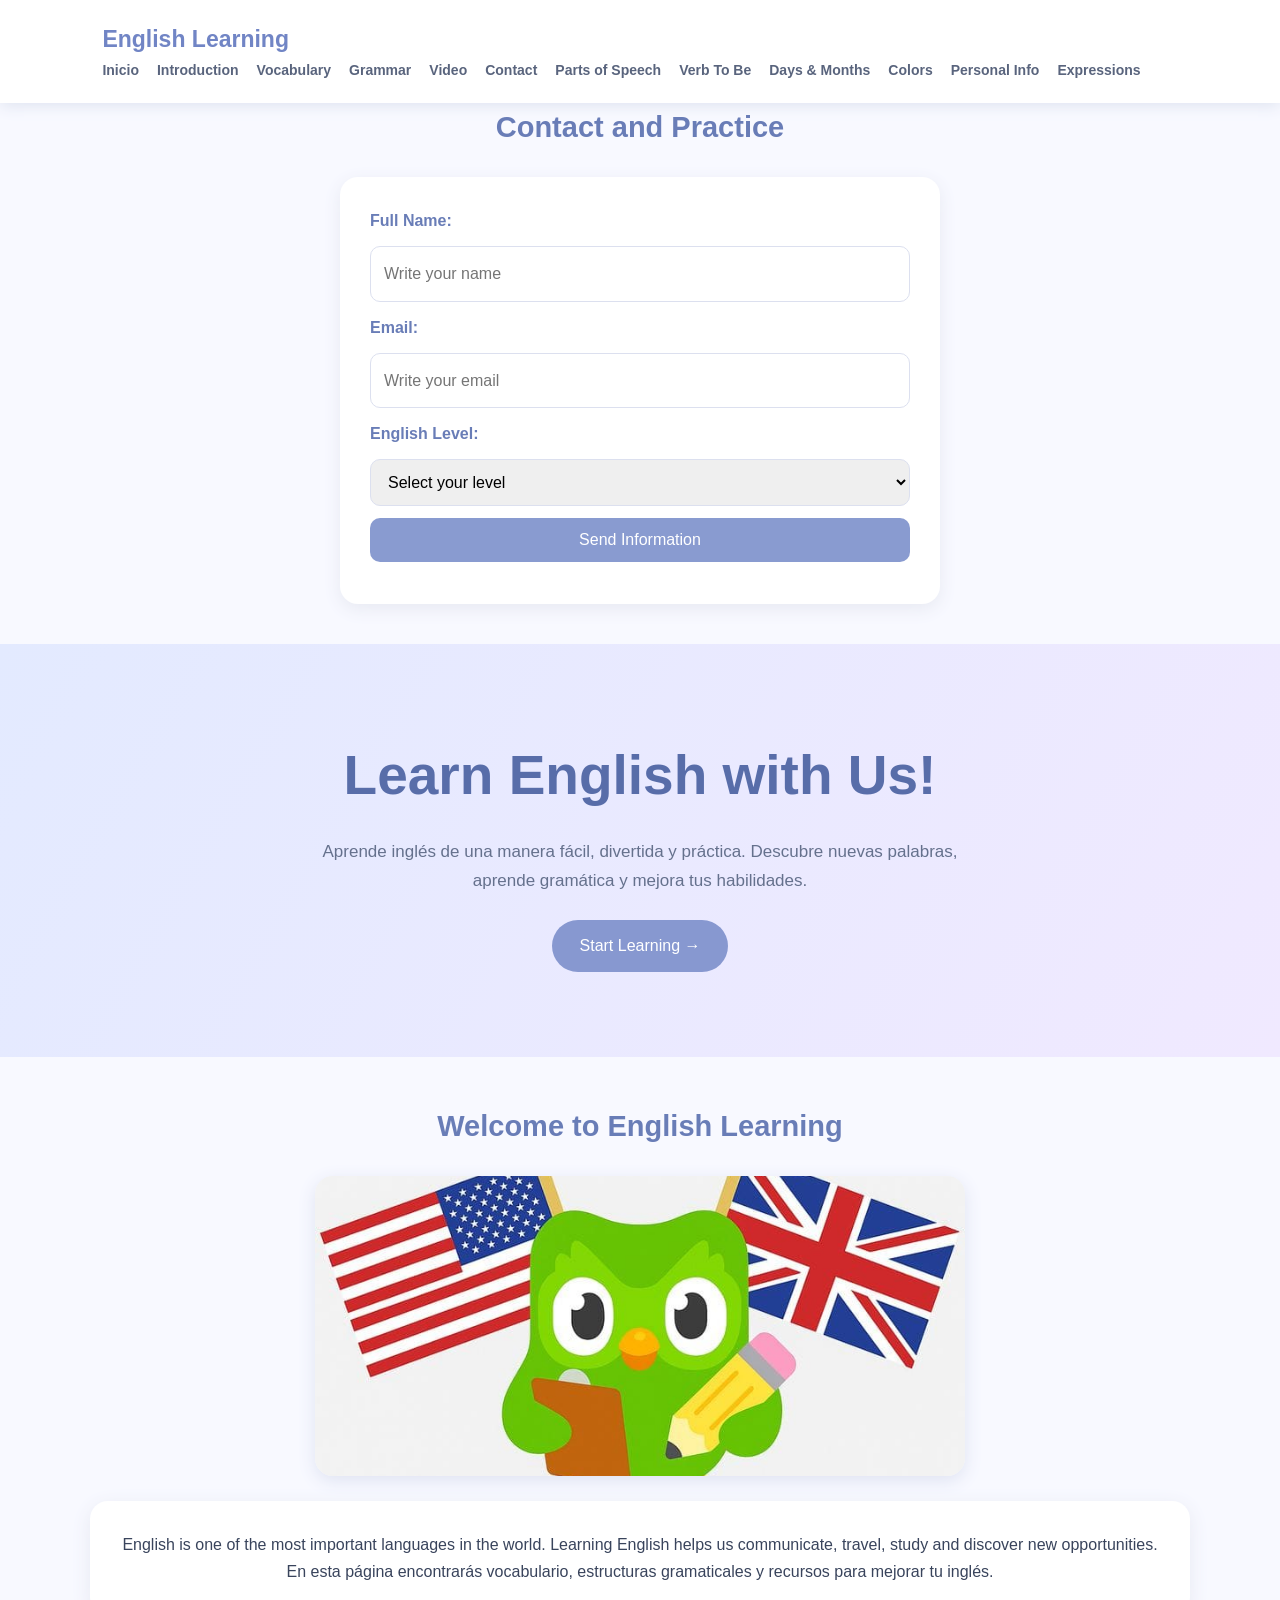
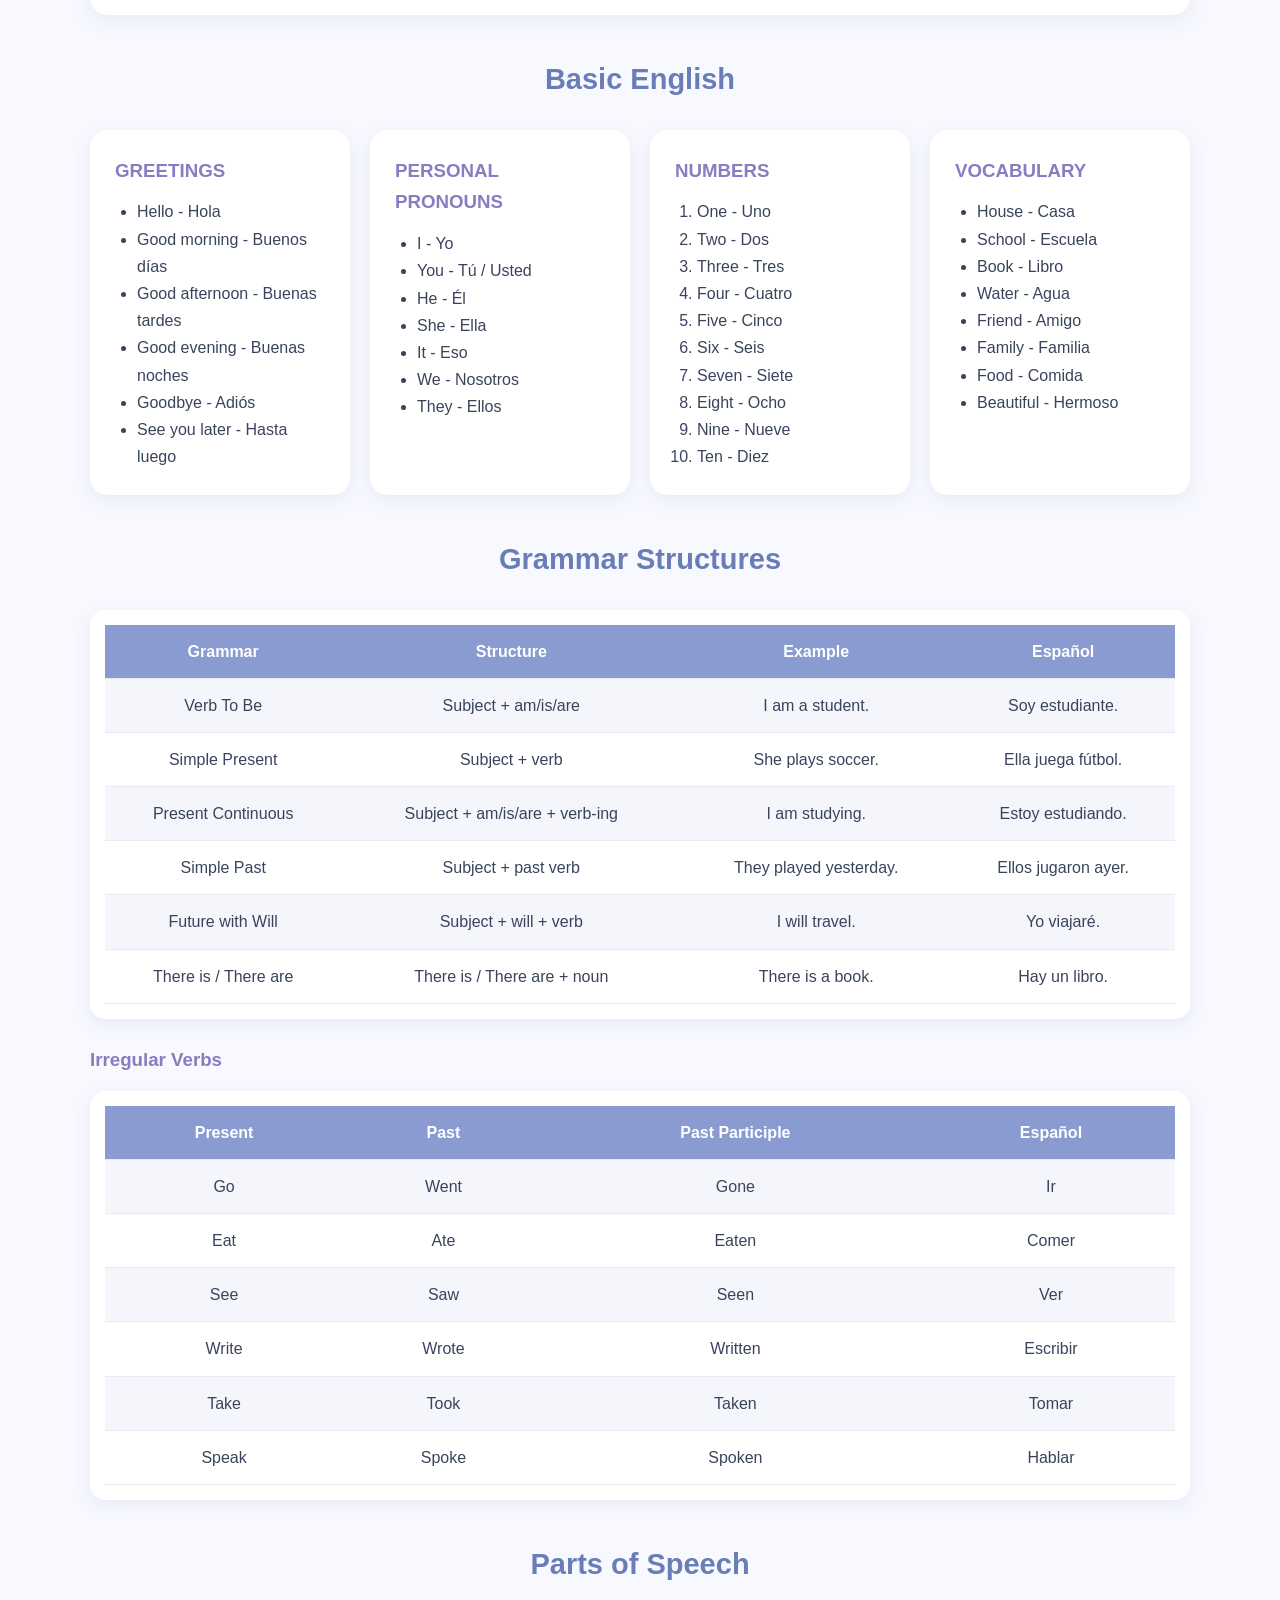
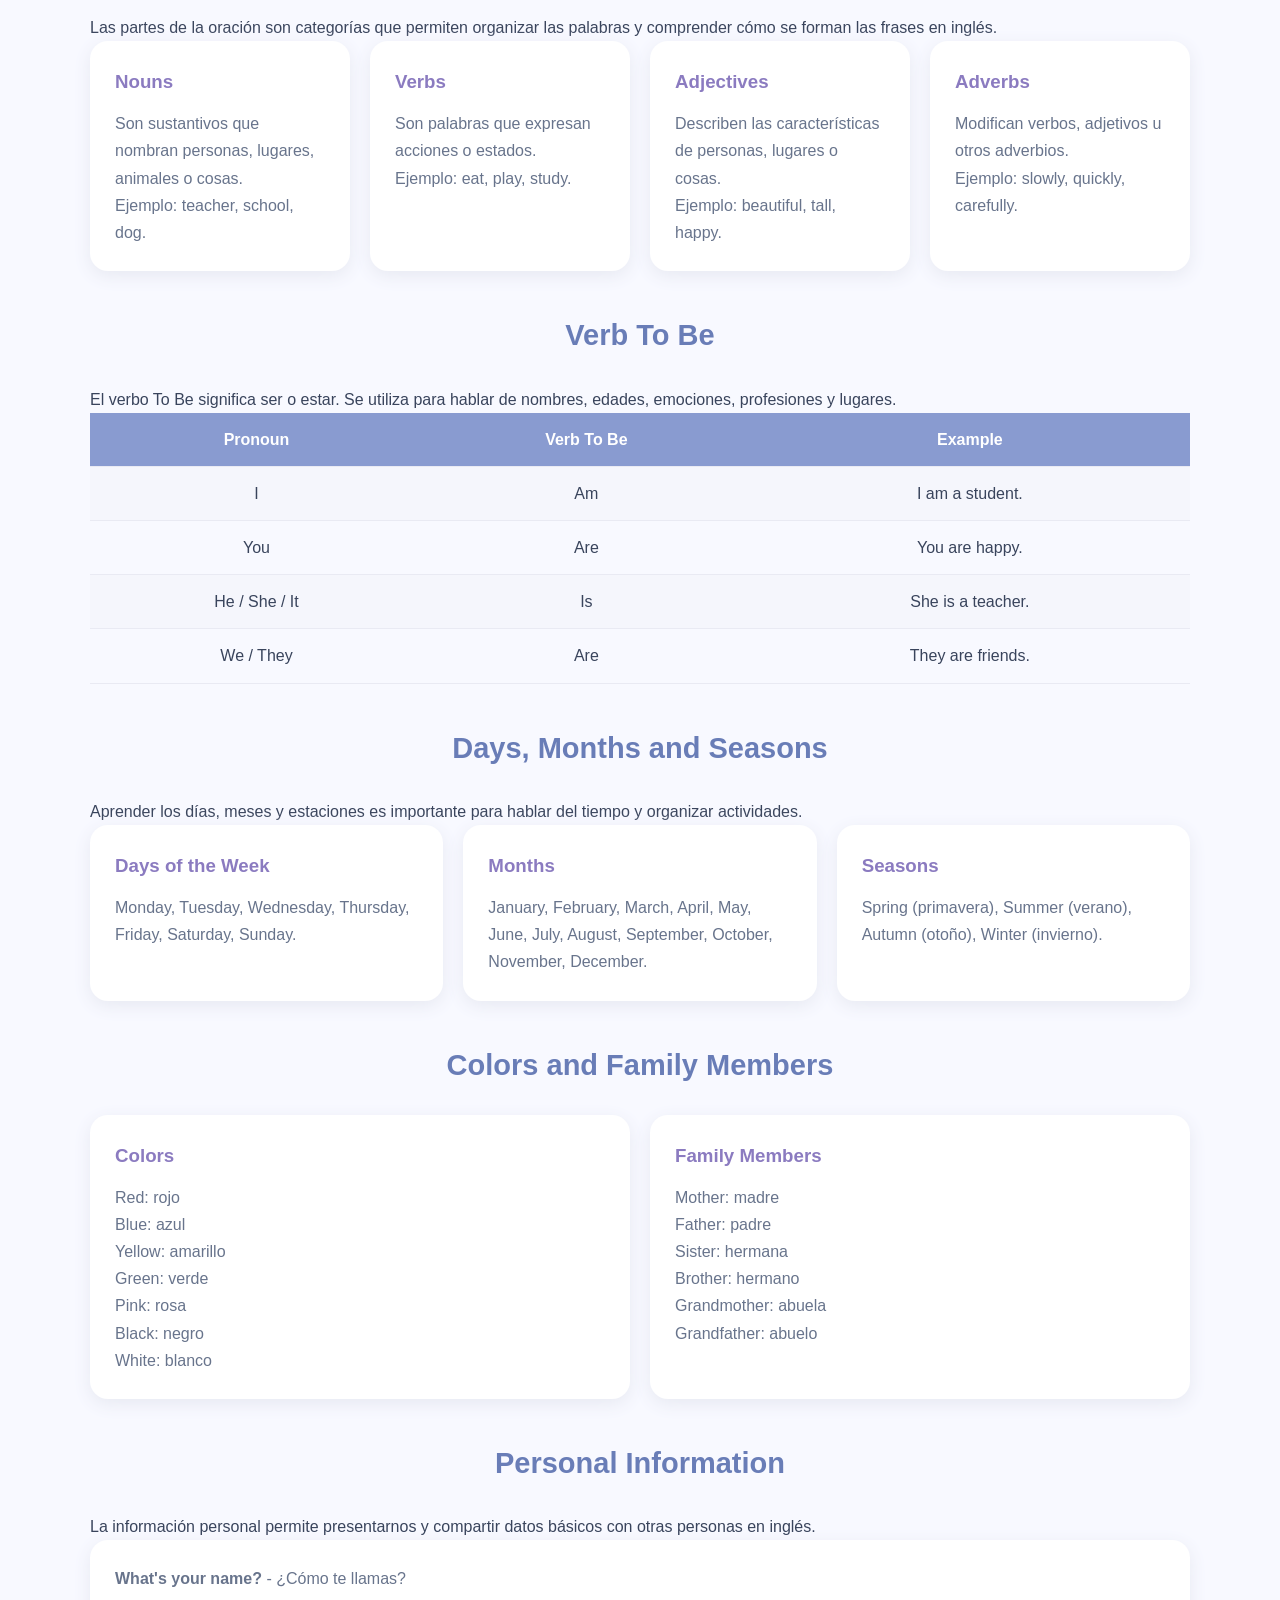
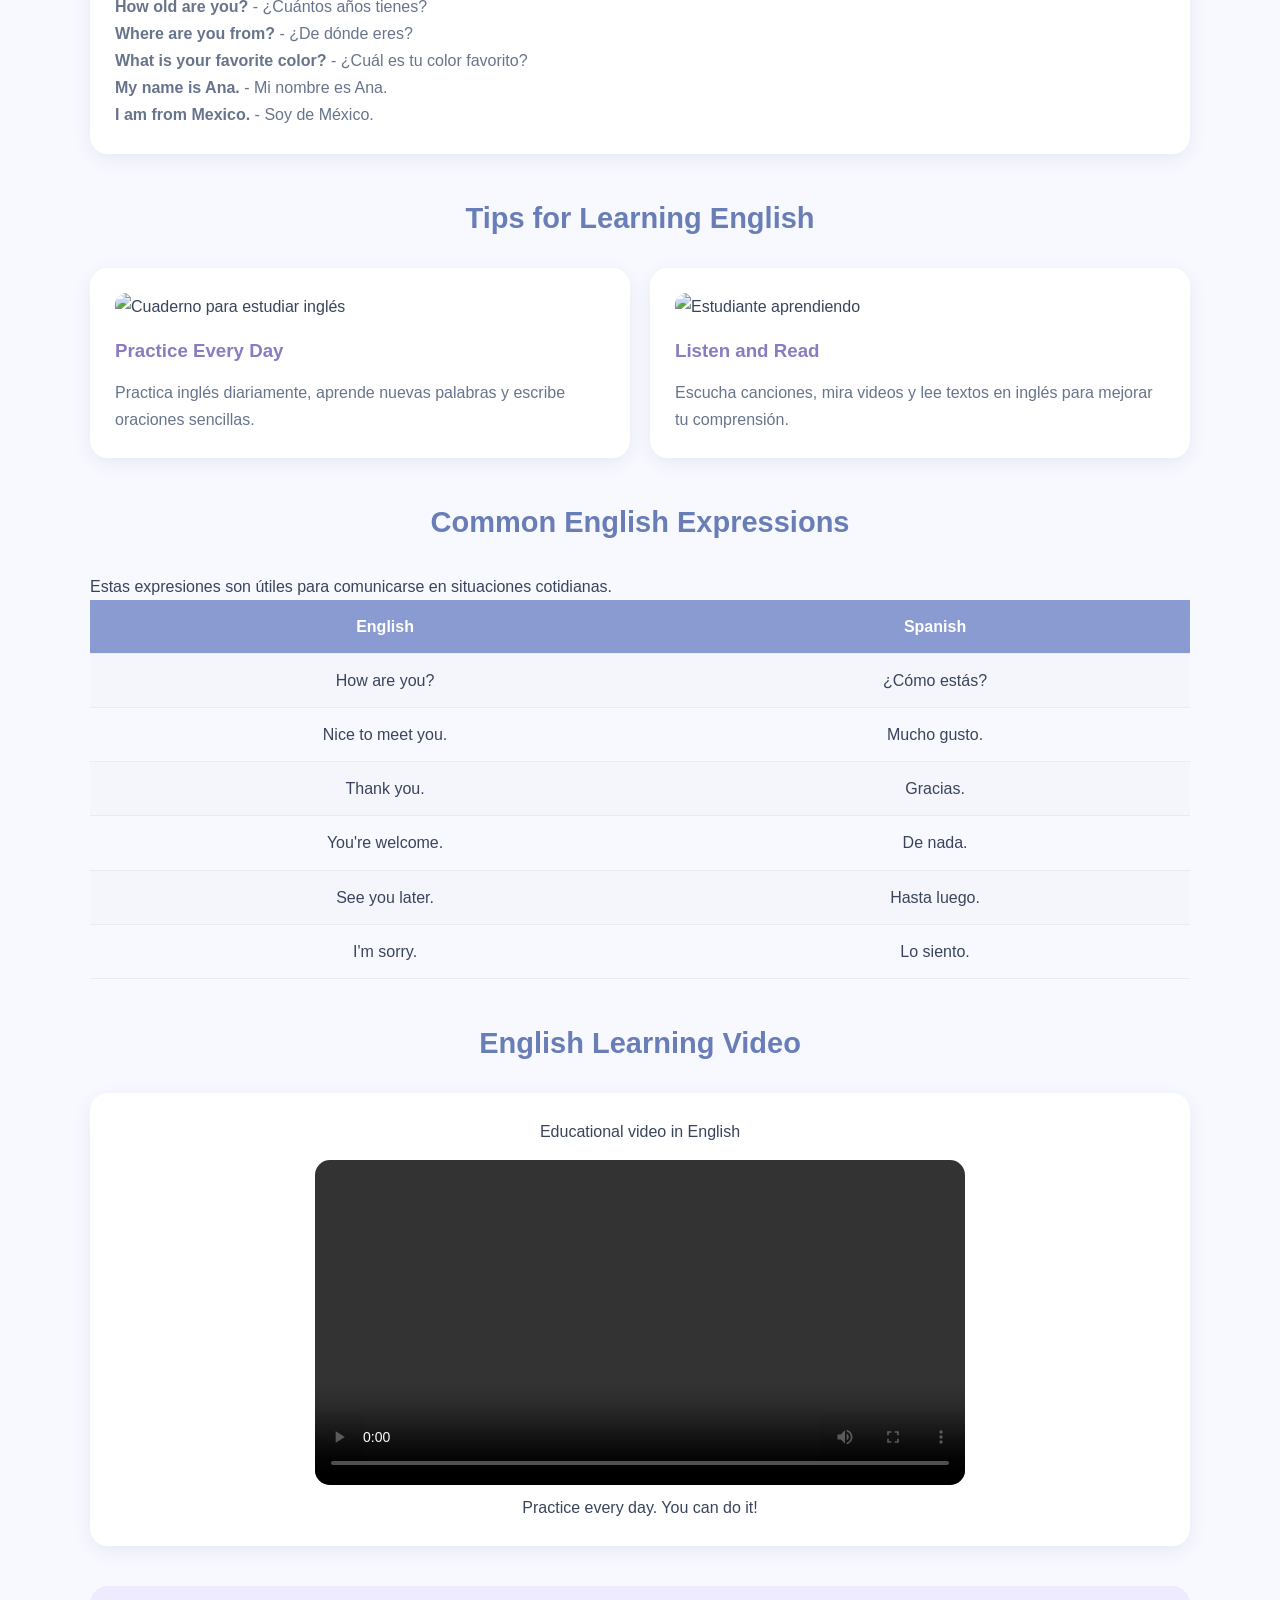
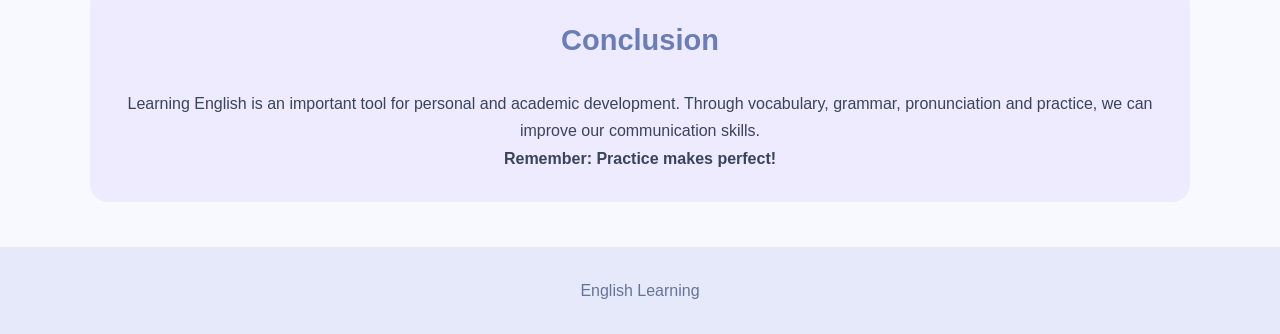
==== index.html @ 0c069afc "Update fmt.Println message from 'Hello' to 'Goodbye'" ====
<!DOCTYPE html>
<html lang="es">
<head>
<meta charset="UTF-8">
<meta name="viewport" content="width=device-width, initial-scale=1.0">
<title>English Learning</title>

<style>
* {
    margin: 0;
    padding: 0;
    box-sizing: border-box;
}

html {
    scroll-behavior: smooth;
}

body {
    font-family: 'Segoe UI', Arial, sans-serif;
    background: #f8f9ff;
    color: #39445c;
    line-height: 1.7;
}

header {
    background: white;
    padding: 20px 8%;
    display: flex;
    justify-content: space-between;
    align-items: center;
    flex-wrap: wrap;
    box-shadow: 0 3px 15px #dfe4f0;
}

.logo {
    color: #7185c5;
    font-size: 23px;
    font-weight: bold;
}

nav {
    display: flex;
    gap: 18px;
    flex-wrap: wrap;
}

nav a {
    text-decoration: none;
    color: #59647d;
    font-size: 14px;
    font-weight: 600;
}

nav a:hover {
    color: #8c79c8;
}


.portada {
    background: linear-gradient(120deg, #e3eaff, #f0e9ff);
    padding: 85px 10%;
    text-align: center;
}

.portada h1 {
    color: #586da9;
    font-size: clamp(34px, 6vw, 55px);
    margin-bottom: 15px;
}

.portada p {
    max-width: 650px;
    margin: auto;
    color: #65718d;
    font-size: 17px;
}

.boton {
    display: inline-block;
    margin-top: 25px;
    background: #8798d0;
    color: white;
    padding: 12px 28px;
    border-radius: 30px;
    text-decoration: none;
    transition: .3s;
}

.boton:hover {
    background: #6c7fba;
    transform: translateY(-3px);
}


main {
    width: 88%;
    max-width: 1100px;
    margin: 45px auto;
}

section {
    margin-bottom: 40px;
    scroll-margin-top: 30px;
}

.titulo {
    text-align: center;
    color: #697db7;
    font-size: 29px;
    margin-bottom: 25px;
}


.intro {
    background: white;
    padding: 30px;
    border-radius: 18px;
    text-align: center;
    box-shadow: 0 5px 20px #e7e9f2;
}

.imagen-introduccion {
    display: block;
    width: 100%;
    max-width: 650px;
    height: 300px;
    object-fit: cover;
    border-radius: 18px;
    margin: 25px auto;
    box-shadow: 0 5px 18px #dfe3f2;
}

#benefits ul {
    list-style: none;
    padding: 0;
}
.tarjetas {
    display: grid;
    grid-template-columns: repeat(auto-fit, minmax(220px, 1fr));
    gap: 20px;
}

.tarjeta {
    background: white;
    padding: 25px;
    border-radius: 18px;
    box-shadow: 0 5px 18px #e7e9f2;
    transition: .3s;
}

.tarjeta:hover {
    transform: translateY(-5px);
}

.tarjeta h3 {
    color: #8b7bc0;
    margin-bottom: 12px;
}

.tarjeta p {
    color: #68748c;
}

.tarjeta img {
    width: 100%;
    height: 150px;
    object-fit: cover;
    border-radius: 12px;
    margin-bottom: 15px;
}

ul, ol {
    padding-left: 22px;
}


.tabla {
    overflow-x: auto;
    background: white;
    border-radius: 15px;
    padding: 15px;
    box-shadow: 0 5px 18px #e7e9f2;
}

table {
    width: 100%;
    min-width: 500px;
    border-collapse: collapse;
}

th {
    background: #899bd0;
    color: white;
}

th, td {
    padding: 13px;
    text-align: center;
    border-bottom: 1px solid #e9eaf3;
}

tr:nth-child(even) {
    background: #f5f6fc;
}


.video-box {
    background: white;
    padding: 25px;
    border-radius: 18px;
    text-align: center;
    box-shadow: 0 5px 18px #e7e9f2;
}

video {
    width: 100%;
    max-width: 650px;
    border-radius: 15px;
    margin-top: 15px;
}


form {
    background: white;
    padding: 30px;
    max-width: 600px;
    margin: auto;
    border-radius: 18px;
    box-shadow: 0 5px 18px #e7e9f2;
    display: flex;
    flex-direction: column;
    gap: 12px;
}

label {
    color: #697db7;
    font-weight: bold;
}

input, select, textarea {
    padding: 13px;
    border: 1px solid #dce0ef;
    border-radius: 10px;
    font: inherit;
}

button {
    background: #899bd0;
    color: white;
    padding: 13px;
    border: none;
    border-radius: 10px;
    cursor: pointer;
    font-size: 16px;
}

button:hover {
    background: #6d7fba;
}

#respuesta {
    color: #54876d;
    font-weight: bold;
    text-align: center;
}


.conclusion {
    background: #eeeaff;
    padding: 30px;
    border-radius: 18px;
    text-align: center;
}


footer {
    background: #e5e9fa;
    text-align: center;
    padding: 30px;
    color: #66749a;
}

footer a {
    color: #697db7;
    text-decoration: none;
}


@media(max-width: 700px) {
    header {
        justify-content: center;
        gap: 15px;
    }

    nav {
        justify-content: center;
        gap: 12px;
    }

    .portada {
        padding: 60px 7%;
    }

    main {
        width: 92%;
    }

    .imagen-introduccion {
        height: 210px;
    }
}
</style>
</head>

<body>
    
<header>
    <div class="logo">English Learning </div>

    <nav>
        <a href="#inicio">Inicio</a>
        <a href="#introduccion">Introduction</a>
        <a href="#basic">Vocabulary</a>
        <a href="#grammar">Grammar</a>
        <a href="#video">Video</a>
        <a href="#contacto">Contact</a>
        <a href="#parts">Parts of Speech</a>
        <a href="#verbto">Verb To Be</a>
        <a href="#days">Days & Months</a>
        <a href="#colors">Colors</a>
        <a href="#personal">Personal Info</a>
        <a href="#expressions">Expressions</a>
    </nav>
</header>
    <section id="contacto">
    <h2 class="titulo">Contact and Practice</h2>

    <form id="formulario">

        <label for="nombre">Full Name:</label>
        <input type="text" id="nombre"
               placeholder="Write your name" required>

        <label for="correo">Email:</label>
        <input type="email" id="correo"
               placeholder="Write your email" required>

        <label for="nivel">English Level:</label>
        <select id="nivel" required>
            <option value="">Select your level</option>
            <option>Beginner</option>
            <option>Intermediate</option>
            <option>Advanced</option>
        </select>

        
        <button type="submit">Send Information </button>

        <p id="respuesta" role="status" aria-live="polite"></p>

    </form>
</section>


<section class="portada" id="inicio">
    <h1>Learn English with Us!</h1>

    <p>
        Aprende inglés de una manera fácil, divertida
        y práctica. Descubre nuevas palabras, aprende
        gramática y mejora tus habilidades.
    </p>

    <a href="#introduccion" class="boton">
        Start Learning →
    </a>
</section>

<main>


<section id="introduccion">
    <h2 class="titulo">Welcome to English Learning</h2>

    <img
        src="gramatical.jpeg"
        alt="Students learning English together"
        class="imagen-introduccion"
    >

    <div class="intro">
        <p>
            English is one of the most important languages
            in the world. Learning English helps us communicate,
            travel, study and discover new opportunities.
        </p>

        <p>
            En esta página encontrarás vocabulario,
            estructuras gramaticales y recursos para
            mejorar tu inglés.
        </p>

    </div>
</section>


<section id="basic">
    <h2 class="titulo">Basic English</h2>

    <div class="tarjetas">

        <div class="tarjeta">
            <h3> GREETINGS</h3>
            <ul>
                <li>Hello - Hola</li>
                <li>Good morning - Buenos días</li>
                <li>Good afternoon - Buenas tardes</li>
                <li>Good evening - Buenas noches</li>
                <li>Goodbye - Adiós</li>
                <li>See you later - Hasta luego</li>
            </ul>
        </div>

        <div class="tarjeta">
            <h3> PERSONAL PRONOUNS</h3>
            <ul>
                <li>I - Yo</li>
                <li>You - Tú / Usted</li>
                <li>He - Él</li>
                <li>She - Ella</li>
                <li>It - Eso</li>
                <li>We - Nosotros</li>
                <li>They - Ellos</li>
            </ul>
        </div>

        <div class="tarjeta">
            <h3> NUMBERS</h3>
            <ol>
                <li>One - Uno</li>
                <li>Two - Dos</li>
                <li>Three - Tres</li>
                <li>Four - Cuatro</li>
                <li>Five - Cinco</li>
                <li>Six - Seis</li>
                <li>Seven - Siete</li>
                <li>Eight - Ocho</li>
                <li>Nine - Nueve</li>
                <li>Ten - Diez</li>
            </ol>
        </div>

        <div class="tarjeta">
            <h3> VOCABULARY</h3>
            <ul>
                <li>House - Casa</li>
                <li>School - Escuela</li>
                <li>Book - Libro</li>
                <li>Water - Agua</li>
                <li>Friend - Amigo</li>
                <li>Family - Familia</li>
                <li>Food - Comida</li>
                <li>Beautiful - Hermoso</li>
            </ul>
        </div>

    </div>
</section>


<section id="grammar">
    <h2 class="titulo">Grammar Structures</h2>

    <div class="tabla">
        <table>
            <tr>
                <th>Grammar</th>
                <th>Structure</th>
                <th>Example</th>
                <th>Español</th>
            </tr>

            <tr>
                <td>Verb To Be</td>
                <td>Subject + am/is/are</td>
                <td>I am a student.</td>
                <td>Soy estudiante.</td>
            </tr>

            <tr>
                <td>Simple Present</td>
                <td>Subject + verb</td>
                <td>She plays soccer.</td>
                <td>Ella juega fútbol.</td>
            </tr>

            <tr>
                <td>Present Continuous</td>
                <td>Subject + am/is/are + verb-ing</td>
                <td>I am studying.</td>
                <td>Estoy estudiando.</td>
            </tr>

            <tr>
                <td>Simple Past</td>
                <td>Subject + past verb</td>
                <td>They played yesterday.</td>
                <td>Ellos jugaron ayer.</td>
            </tr>

            <tr>
                <td>Future with Will</td>
                <td>Subject + will + verb</td>
                <td>I will travel.</td>
                <td>Yo viajaré.</td>
            </tr>

            <tr>
                <td>There is / There are</td>
                <td>There is / There are + noun</td>
                <td>There is a book.</td>
                <td>Hay un libro.</td>
            </tr>
        </table>
    </div>

    <h3 style="color:#897cc0; margin:25px 0 15px;">
        Irregular Verbs
    </h3>

    <div class="tabla">
        <table>
            <tr>
                <th>Present</th>
                <th>Past</th>
                <th>Past Participle</th>
                <th>Español</th>
            </tr>

            <tr><td>Go</td><td>Went</td><td>Gone</td><td>Ir</td></tr>
            <tr><td>Eat</td><td>Ate</td><td>Eaten</td><td>Comer</td></tr>
            <tr><td>See</td><td>Saw</td><td>Seen</td><td>Ver</td></tr>
            <tr><td>Write</td><td>Wrote</td><td>Written</td><td>Escribir</td></tr>
            <tr><td>Take</td><td>Took</td><td>Taken</td><td>Tomar</td></tr>
            <tr><td>Speak</td><td>Spoke</td><td>Spoken</td><td>Hablar</td></tr>
        </table>
    </div>
</section>
    <!-- PARTS OF SPEECH -->
<section id="parts">
    <h2 class="titulo">Parts of Speech</h2>
    <p>
        Las partes de la oración son categorías que permiten organizar
        las palabras y comprender cómo se forman las frases en inglés.
    </p>

    <div class="tarjetas">
        <div class="tarjeta">
            <h3>Nouns</h3>
            <p>Son sustantivos que nombran personas, lugares, animales o cosas.</p>
            <p>Ejemplo: teacher, school, dog.</p>
        </div>

        <div class="tarjeta">
            <h3>Verbs</h3>
            <p>Son palabras que expresan acciones o estados.</p>
            <p>Ejemplo: eat, play, study.</p>
        </div>

        <div class="tarjeta">
            <h3>Adjectives</h3>
            <p>Describen las características de personas, lugares o cosas.</p>
            <p>Ejemplo: beautiful, tall, happy.</p>
        </div>

        <div class="tarjeta">
            <h3>Adverbs</h3>
            <p>Modifican verbos, adjetivos u otros adverbios.</p>
            <p>Ejemplo: slowly, quickly, carefully.</p>
        </div>
    </div>
</section>

<!-- VERB TO BE -->
<section id="verb-to-be">
    <h2 class="titulo">Verb To Be</h2>
    <p>
        El verbo To Be significa ser o estar. Se utiliza para hablar
        de nombres, edades, emociones, profesiones y lugares.
    </p>

    <table>
        <tr>
            <th>Pronoun</th>
            <th>Verb To Be</th>
            <th>Example</th>
        </tr>
        <tr>
            <td>I</td>
            <td>Am</td>
            <td>I am a student.</td>
        </tr>
        <tr>
            <td>You</td>
            <td>Are</td>
            <td>You are happy.</td>
        </tr>
        <tr>
            <td>He / She / It</td>
            <td>Is</td>
            <td>She is a teacher.</td>
        </tr>
        <tr>
            <td>We / They</td>
            <td>Are</td>
            <td>They are friends.</td>
        </tr>
    </table>
</section>

<!-- DAYS, MONTHS AND SEASONS -->
<section id="days">
    <h2 class="titulo">Days, Months and Seasons</h2>
    <p>Aprender los días, meses y estaciones es importante para hablar del tiempo y organizar actividades.</p>

    <div class="tarjetas">
        <div class="tarjeta">
            <h3>Days of the Week</h3>
            <p>Monday, Tuesday, Wednesday, Thursday, Friday, Saturday, Sunday.</p>
        </div>

        <div class="tarjeta">
            <h3>Months</h3>
            <p>January, February, March, April, May, June, July, August, September, October, November, December.</p>
        </div>

        <div class="tarjeta">
            <h3>Seasons</h3>
            <p>Spring (primavera), Summer (verano), Autumn (otoño), Winter (invierno).</p>
        </div>
    </div>
</section>

<!-- COLORS AND FAMILY -->
<section id="colors">
    <h2 class="titulo">Colors and Family Members</h2>

    <div class="tarjetas">
        <div class="tarjeta">
            <h3>Colors</h3>
            <p>Red: rojo</p>
            <p>Blue: azul</p>
            <p>Yellow: amarillo</p>
            <p>Green: verde</p>
            <p>Pink: rosa</p>
            <p>Black: negro</p>
            <p>White: blanco</p>
        </div>

        <div class="tarjeta">
            <h3>Family Members</h3>
            <p>Mother: madre</p>
            <p>Father: padre</p>
            <p>Sister: hermana</p>
            <p>Brother: hermano</p>
            <p>Grandmother: abuela</p>
            <p>Grandfather: abuelo</p>
        </div>
    </div>
</section>

<!-- PERSONAL INFORMATION -->
<section id="personal">
    <h2 class="titulo">Personal Information</h2>
    <p>
        La información personal permite presentarnos y compartir datos
        básicos con otras personas en inglés.
    </p>

    <div class="tarjeta">
        <p><strong>What's your name?</strong> - ¿Cómo te llamas?</p>
        <p><strong>How old are you?</strong> - ¿Cuántos años tienes?</p>
        <p><strong>Where are you from?</strong> - ¿De dónde eres?</p>
        <p><strong>What is your favorite color?</strong> - ¿Cuál es tu color favorito?</p>
        <p><strong>My name is Ana.</strong> - Mi nombre es Ana.</p>
        <p><strong>I am from Mexico.</strong> - Soy de México.</p>
    </div>
</section>

<!-- TIPS FOR LEARNING ENGLISH -->
<section id="tips">
    <h2 class="titulo">Tips for Learning English</h2>

    <div class="tarjetas">
        <div class="tarjeta">
            <img src="https://images.unsplash.com/photo-1455390582262-044cdead277a?w=800"
                 alt="Cuaderno para estudiar inglés"
                 width="100%">
            <h3>Practice Every Day</h3>
            <p>Practica inglés diariamente, aprende nuevas palabras y escribe oraciones sencillas.</p>
        </div>

        <div class="tarjeta">
            <img src="https://images.unsplash.com/photo-1503676260728-1c00da094a0b?w=800"
                 alt="Estudiante aprendiendo"
                 width="100%">
            <h3>Listen and Read</h3>
            <p>Escucha canciones, mira videos y lee textos en inglés para mejorar tu comprensión.</p>
        </div>
    </div>
</section>

<!-- COMMON EXPRESSIONS -->
<section id="expressions">
    <h2 class="titulo">Common English Expressions</h2>
    <p>Estas expresiones son útiles para comunicarse en situaciones cotidianas.</p>

    <table>
        <tr>
            <th>English</th>
            <th>Spanish</th>
        </tr>
        <tr>
            <td>How are you?</td>
            <td>¿Cómo estás?</td>
        </tr>
        <tr>
            <td>Nice to meet you.</td>
            <td>Mucho gusto.</td>
        </tr>
        <tr>
            <td>Thank you.</td>
            <td>Gracias.</td>
        </tr>
        <tr>
            <td>You're welcome.</td>
            <td>De nada.</td>
        </tr>
        <tr>
            <td>See you later.</td>
            <td>Hasta luego.</td>
        </tr>
        <tr>
            <td>I'm sorry.</td>
            <td>Lo siento.</td>
        </tr>
    </table>
</section>


<section id="video">
    <h2 class="titulo">English Learning Video</h2>

    <div class="video-box">
        <p>
            Educational video in English
        </p>

        <video controls>
            <source src="video1.mp4" type="video/mp4">
            Tu navegador no puede reproducir este video.
        </video>

        <p>Practice every day. You can do it!</p>
    </div>
</section>


<section id="conclusion">
    <div class="conclusion">
        <h2 class="titulo">Conclusion</h2>

        <p>
            Learning English is an important tool for personal
            and academic development. Through vocabulary,
            grammar, pronunciation and practice, we can improve
            our communication skills.
        </p>

        <p><strong>Remember: Practice makes perfect!</strong></p>
    </div>
</section>

</main>

<!-- PIE DE PAGINA -->
<footer>
    <p>English Learning</p>
    
    
</footer>


<script>
document.getElementById("formulario").addEventListener("submit", function(e) {
    e.preventDefault();

    document.getElementById("respuesta").textContent =
        "Thank you! Your information was received successfully.";

    this.reset();
});
</script>

</body>
</html>
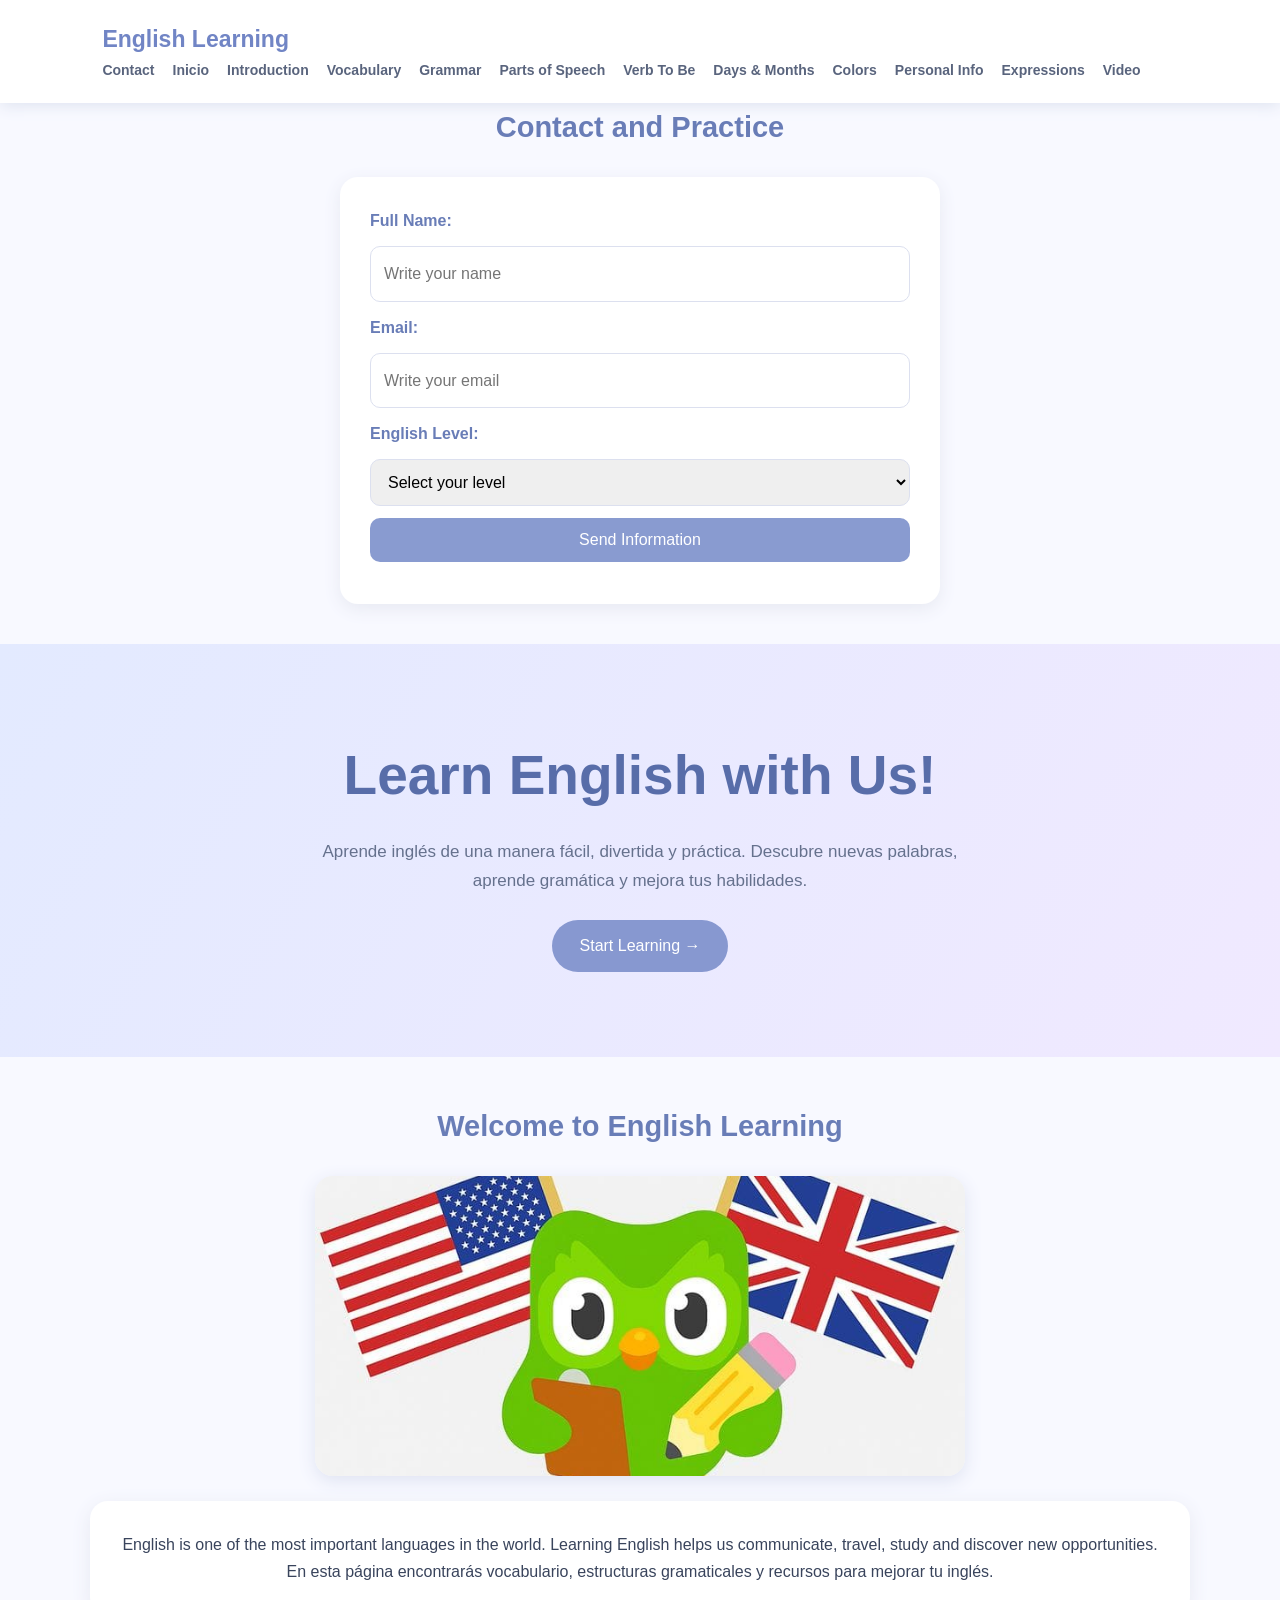
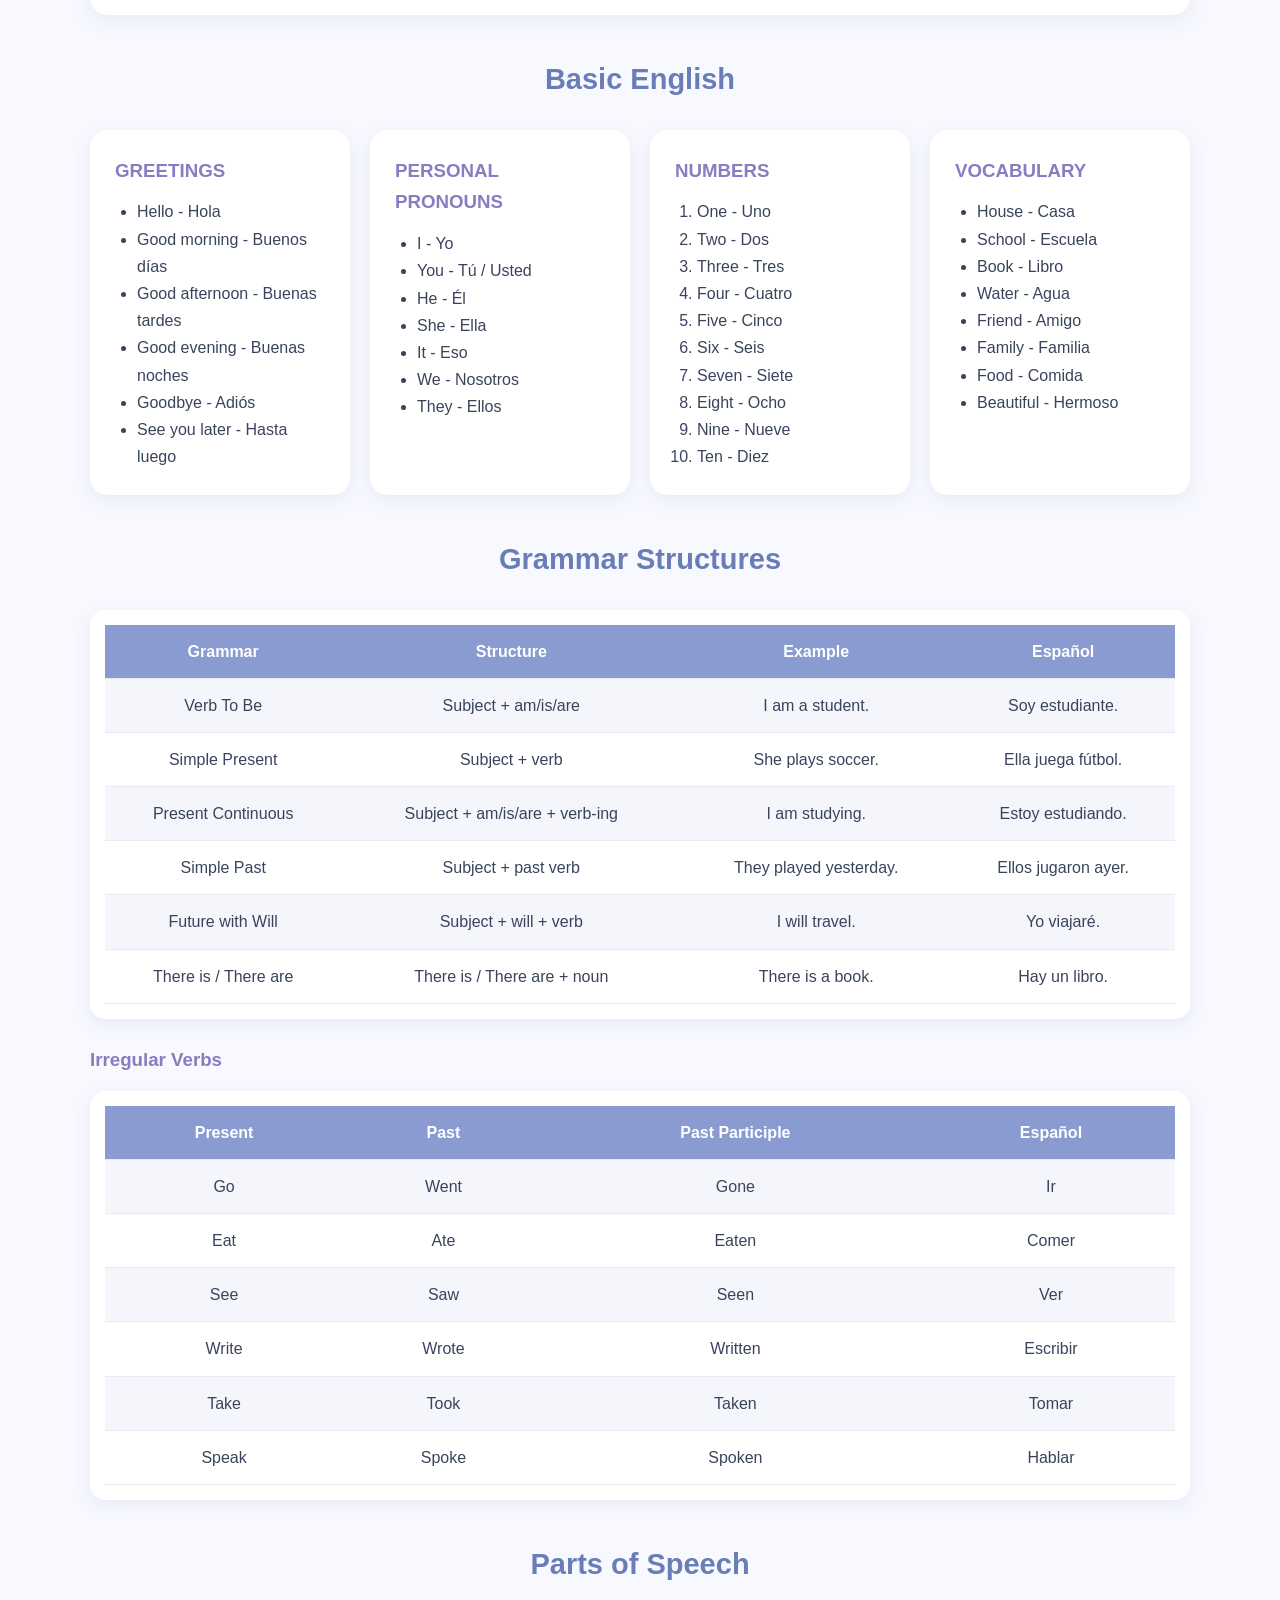
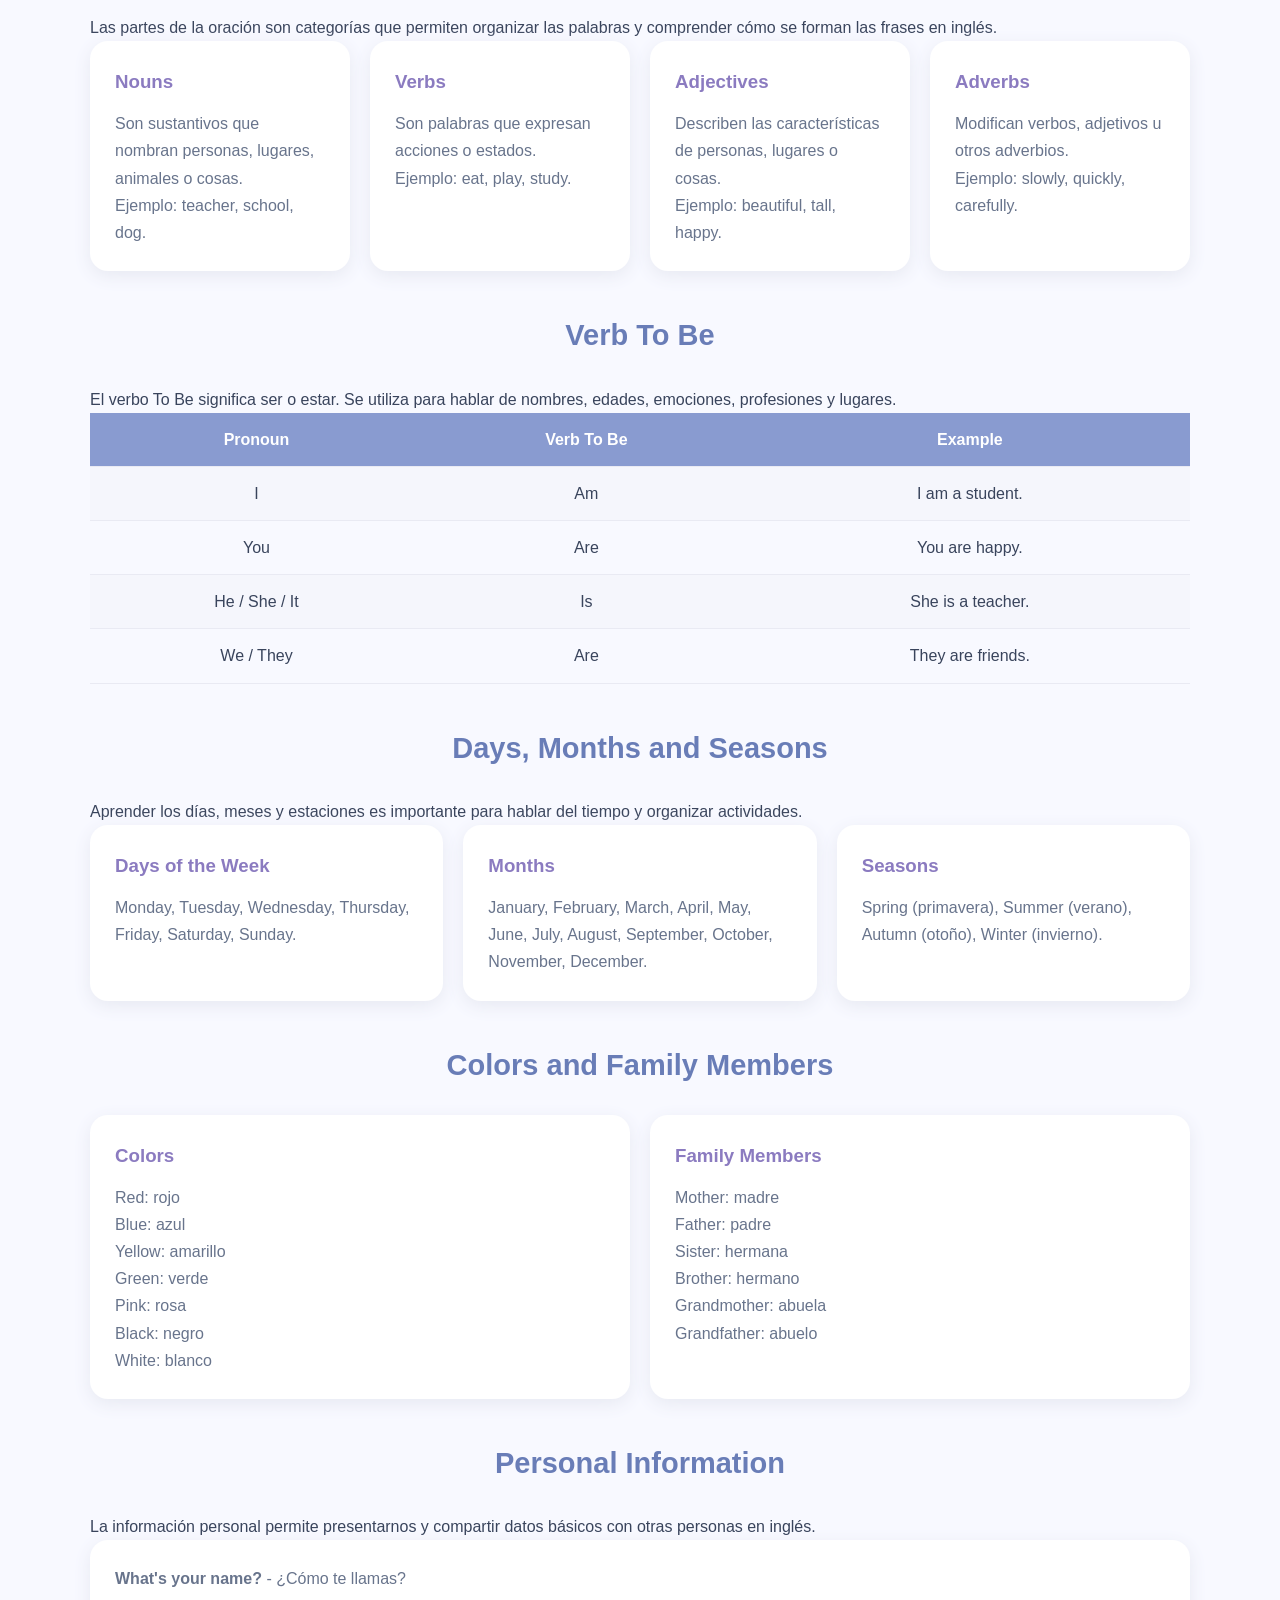
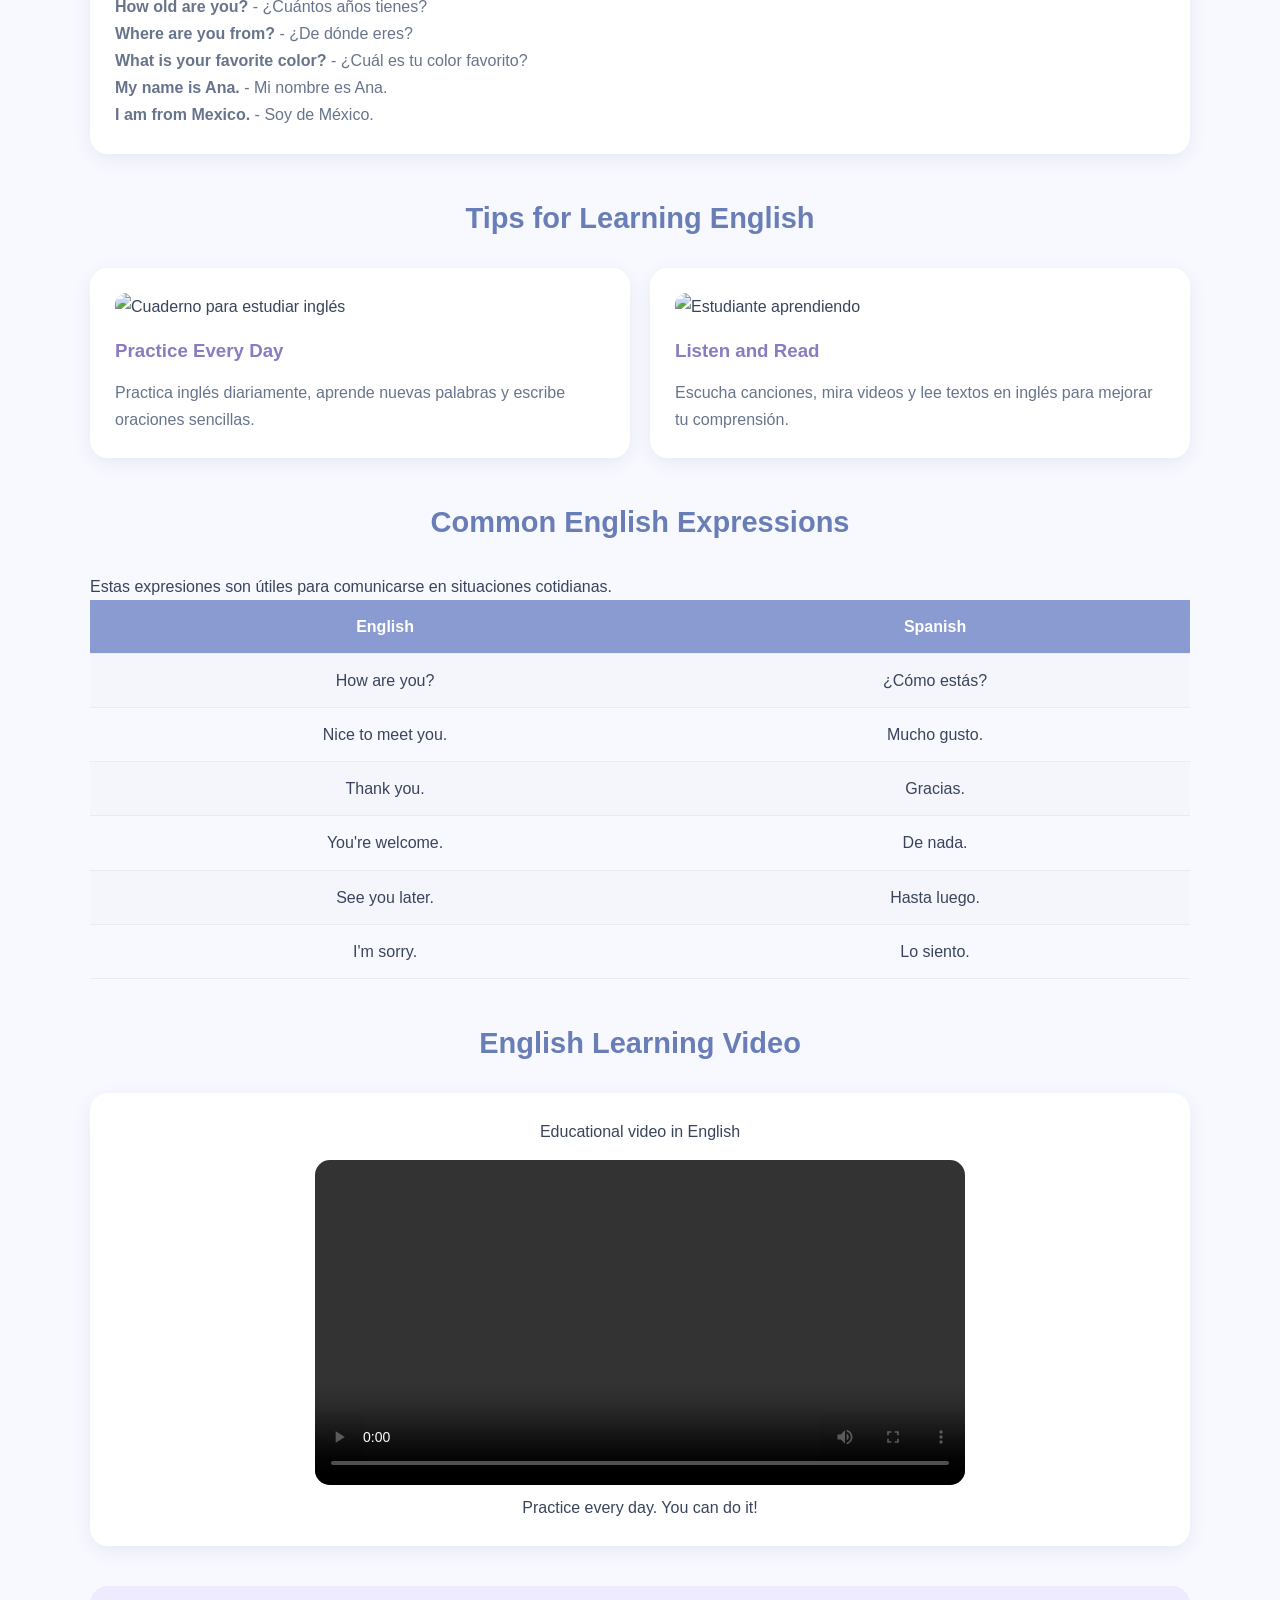
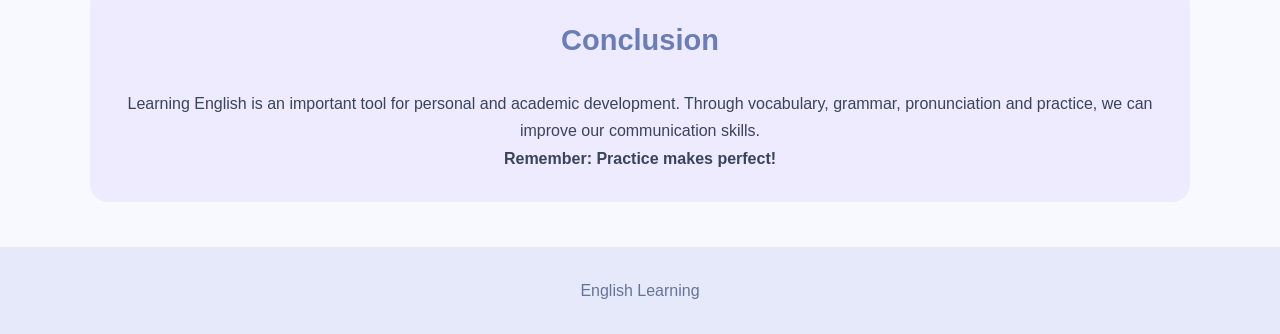
==== commit d6d11909: "Update greeting from 'Hello' to 'Goodbye'" ====
--- a/index.html
+++ b/index.html
@@ -319,18 +319,19 @@
     <div class="logo">English Learning </div>
 
     <nav>
+        <a href="#contacto">Contact</a>
         <a href="#inicio">Inicio</a>
         <a href="#introduccion">Introduction</a>
         <a href="#basic">Vocabulary</a>
         <a href="#grammar">Grammar</a>
-        <a href="#video">Video</a>
-        <a href="#contacto">Contact</a>
         <a href="#parts">Parts of Speech</a>
         <a href="#verbto">Verb To Be</a>
         <a href="#days">Days & Months</a>
         <a href="#colors">Colors</a>
         <a href="#personal">Personal Info</a>
         <a href="#expressions">Expressions</a>
+         <a href="#video">Video</a>
+        
     </nav>
 </header>
     <section id="contacto">
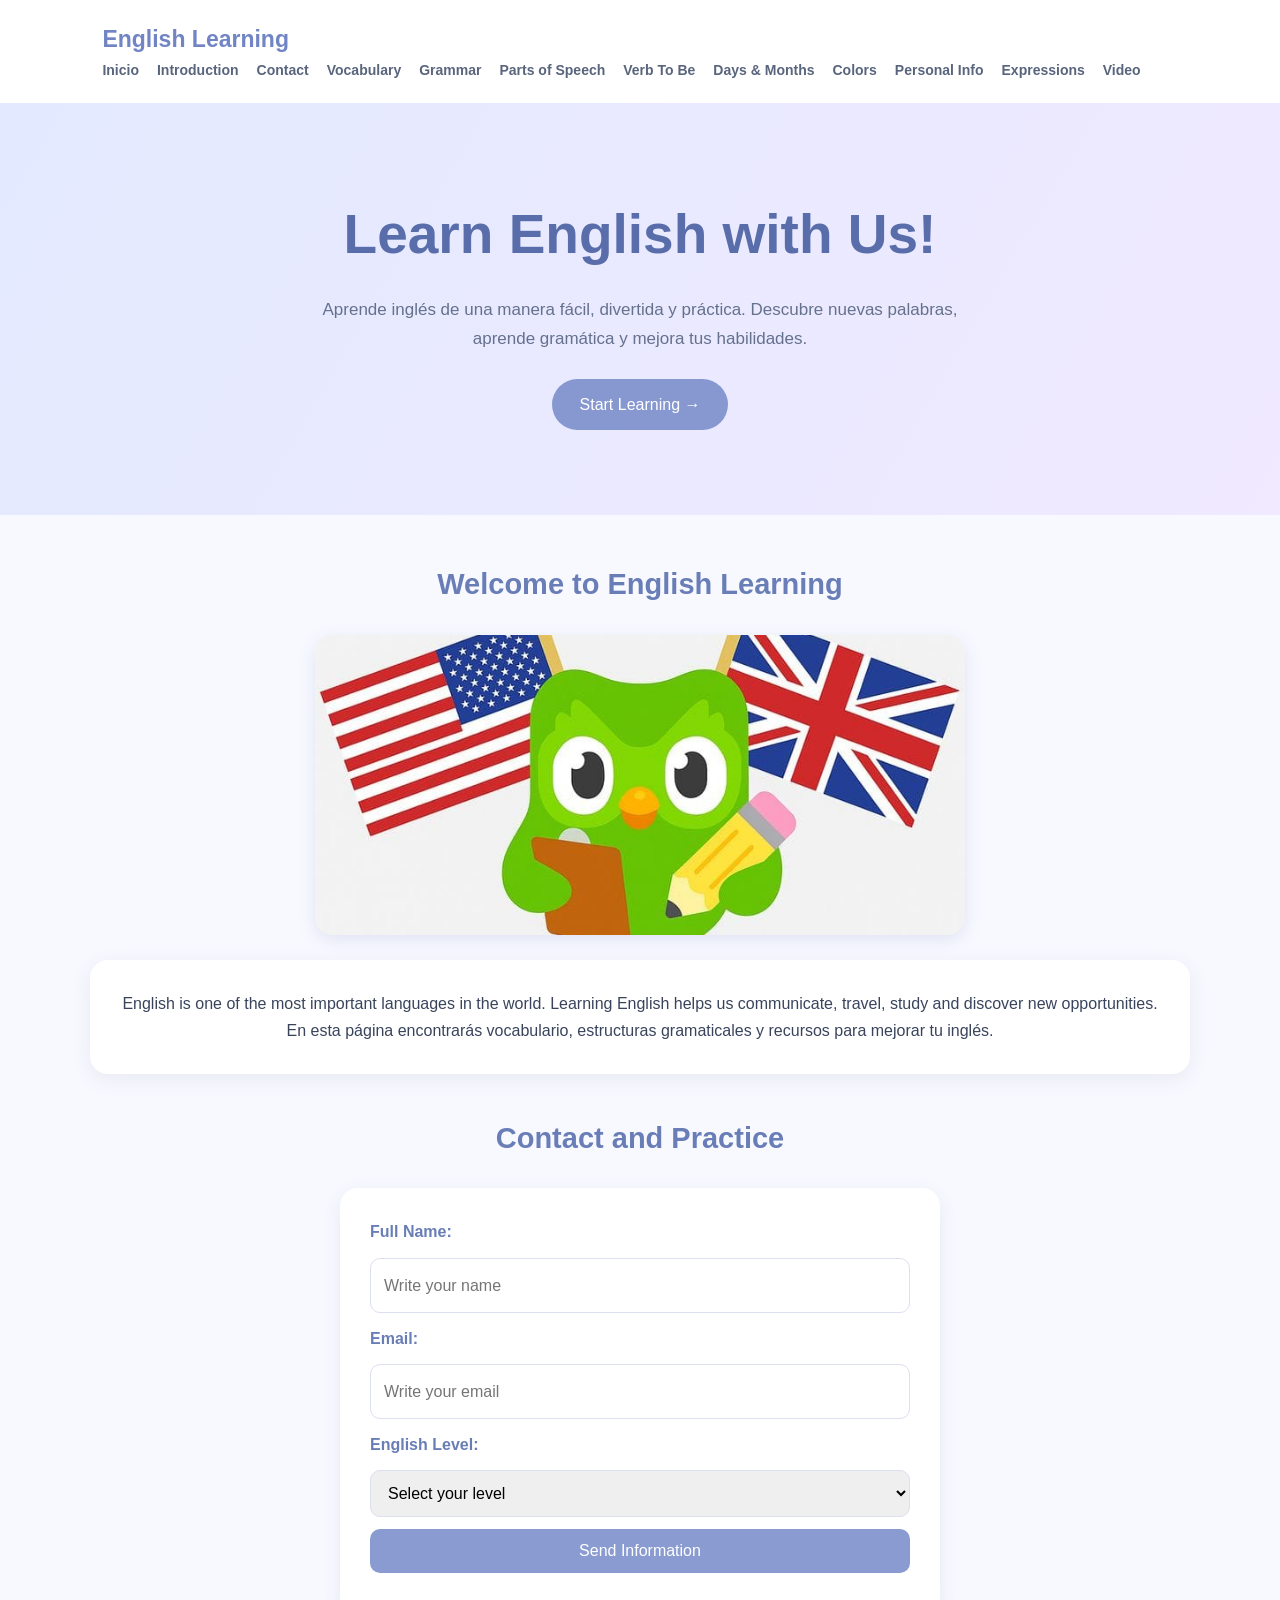
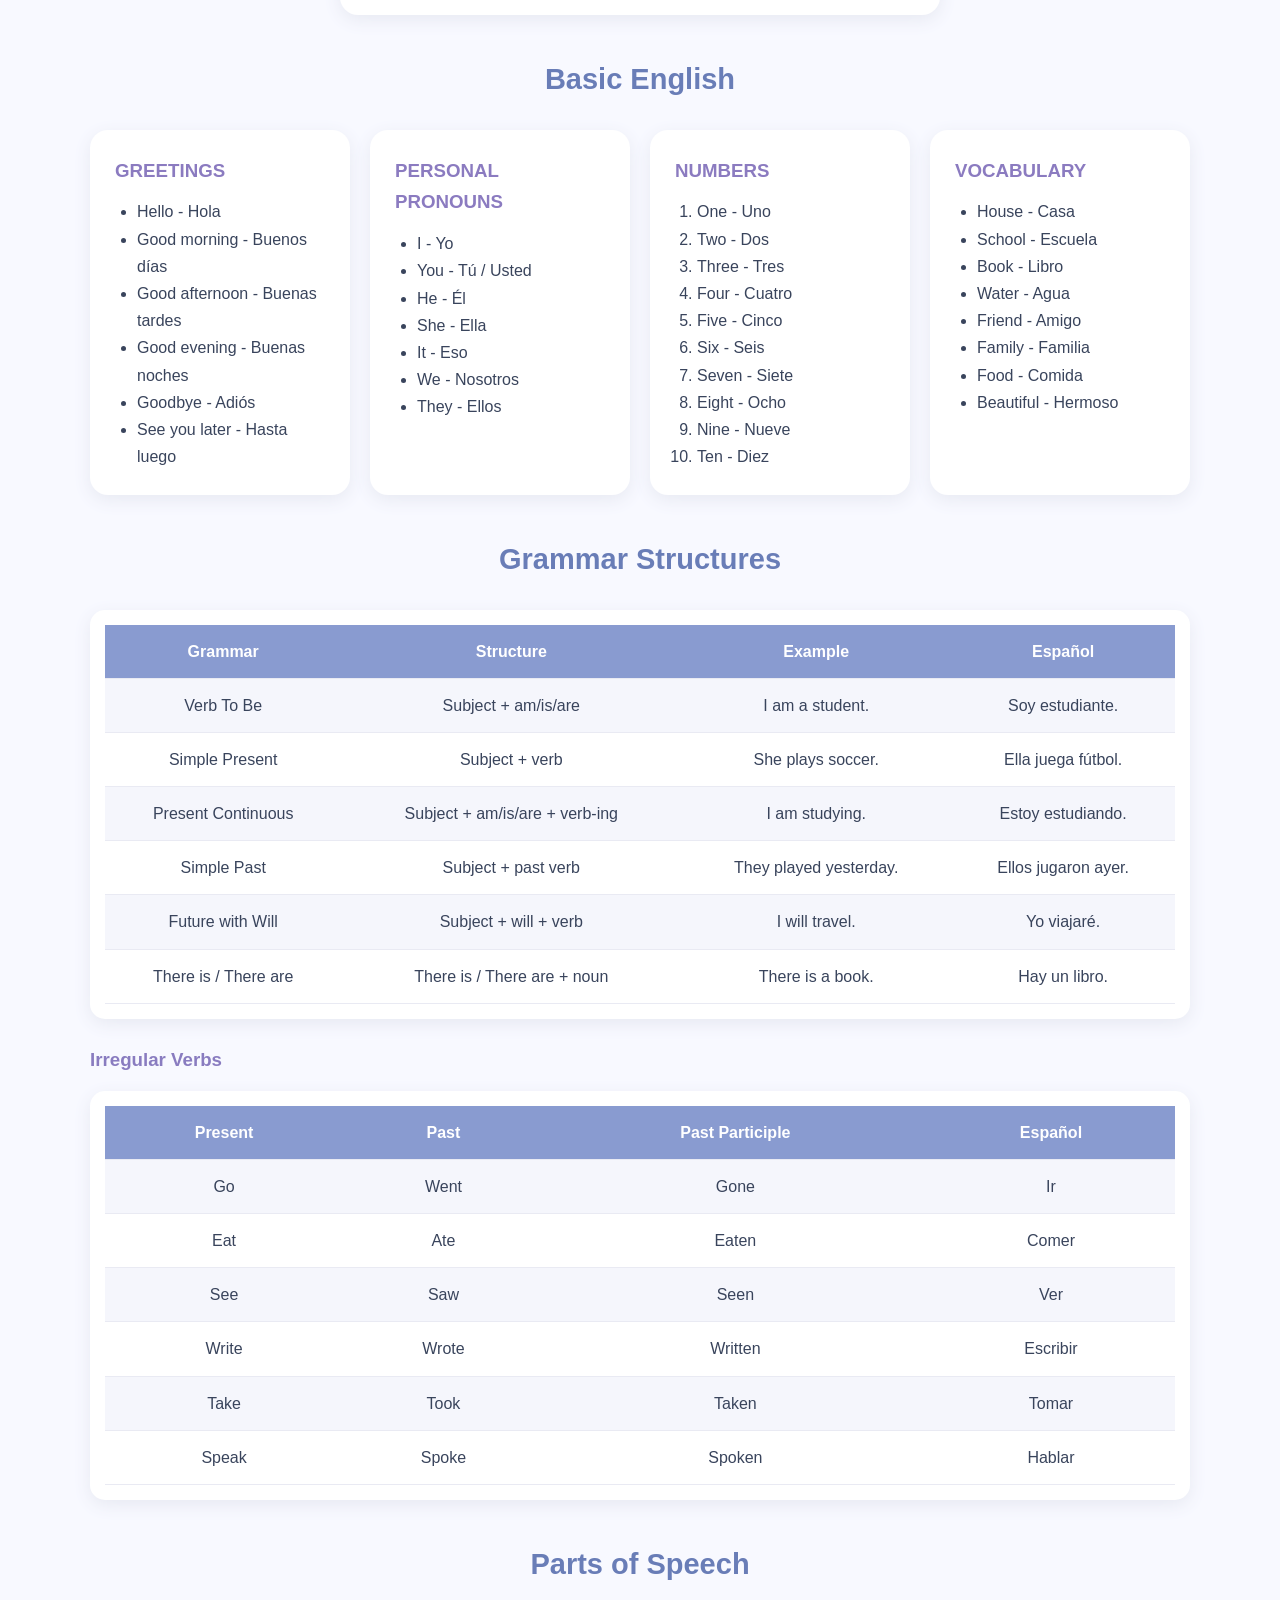
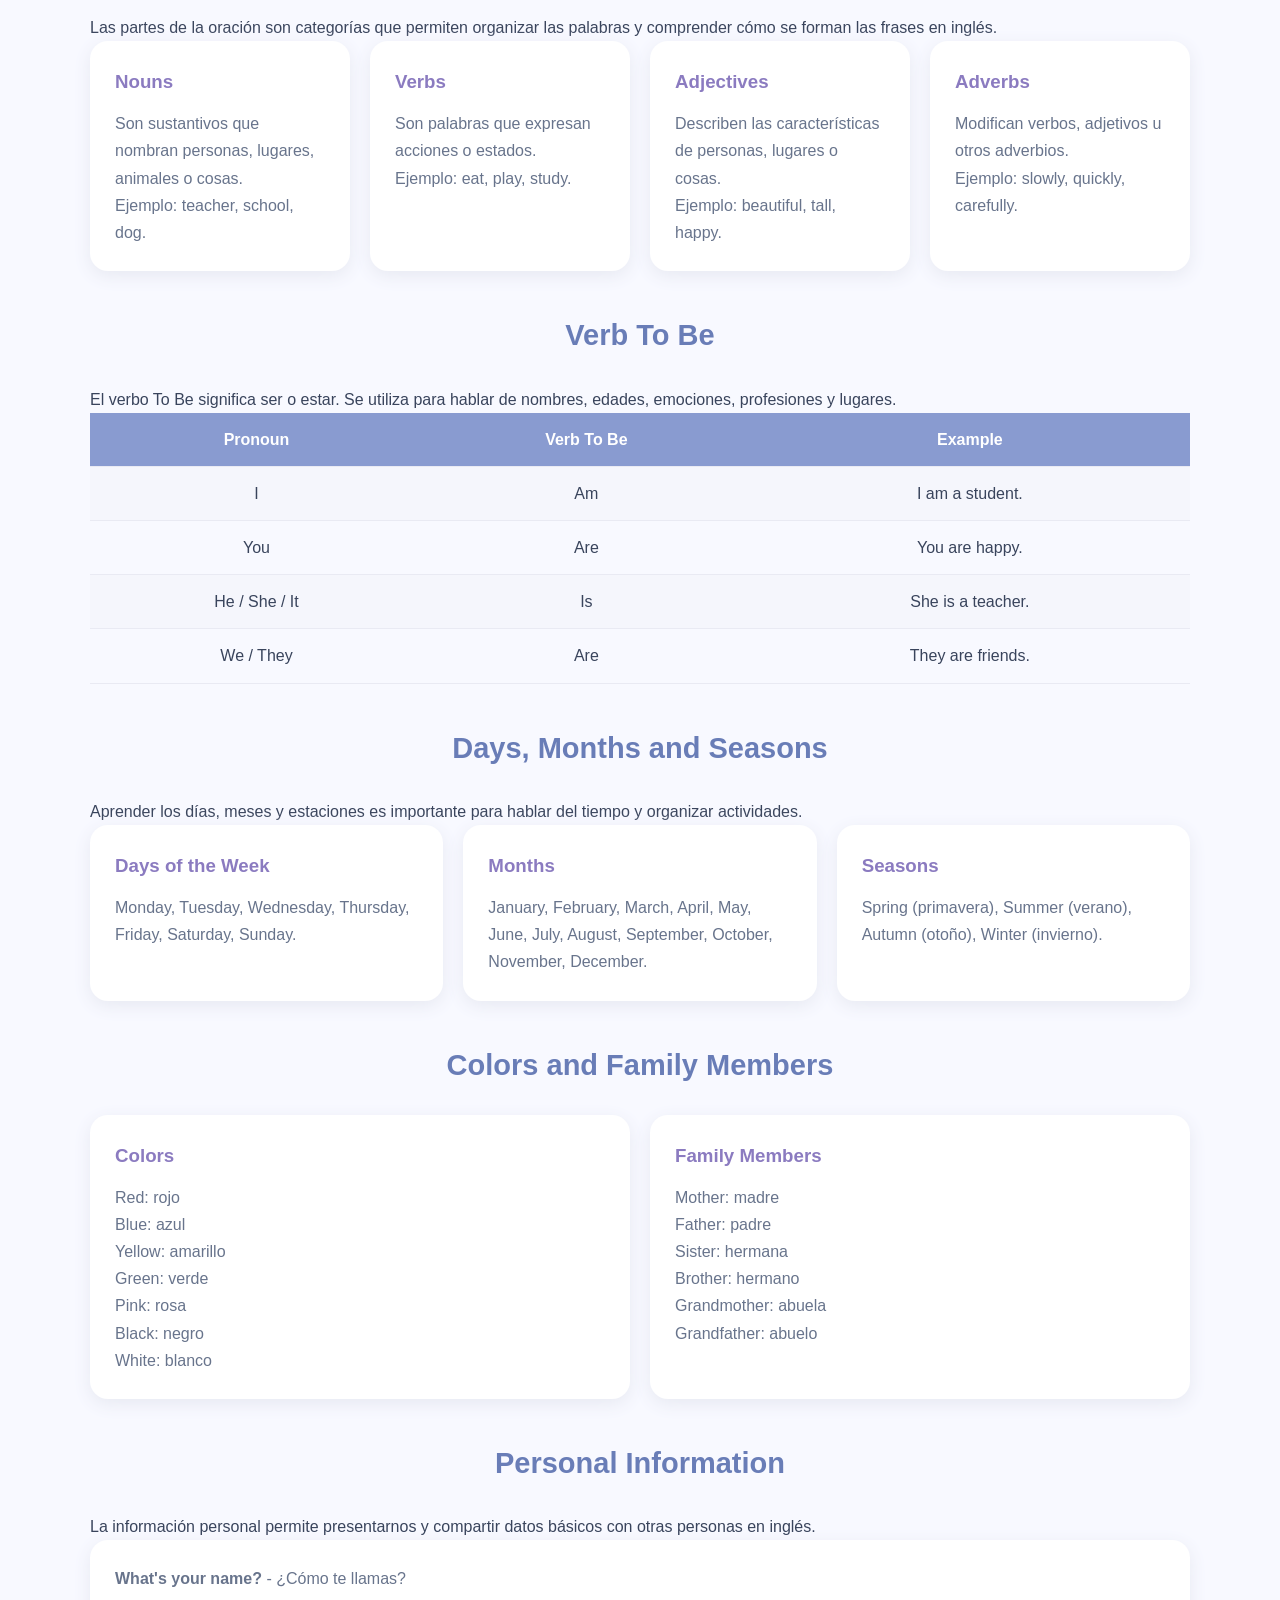
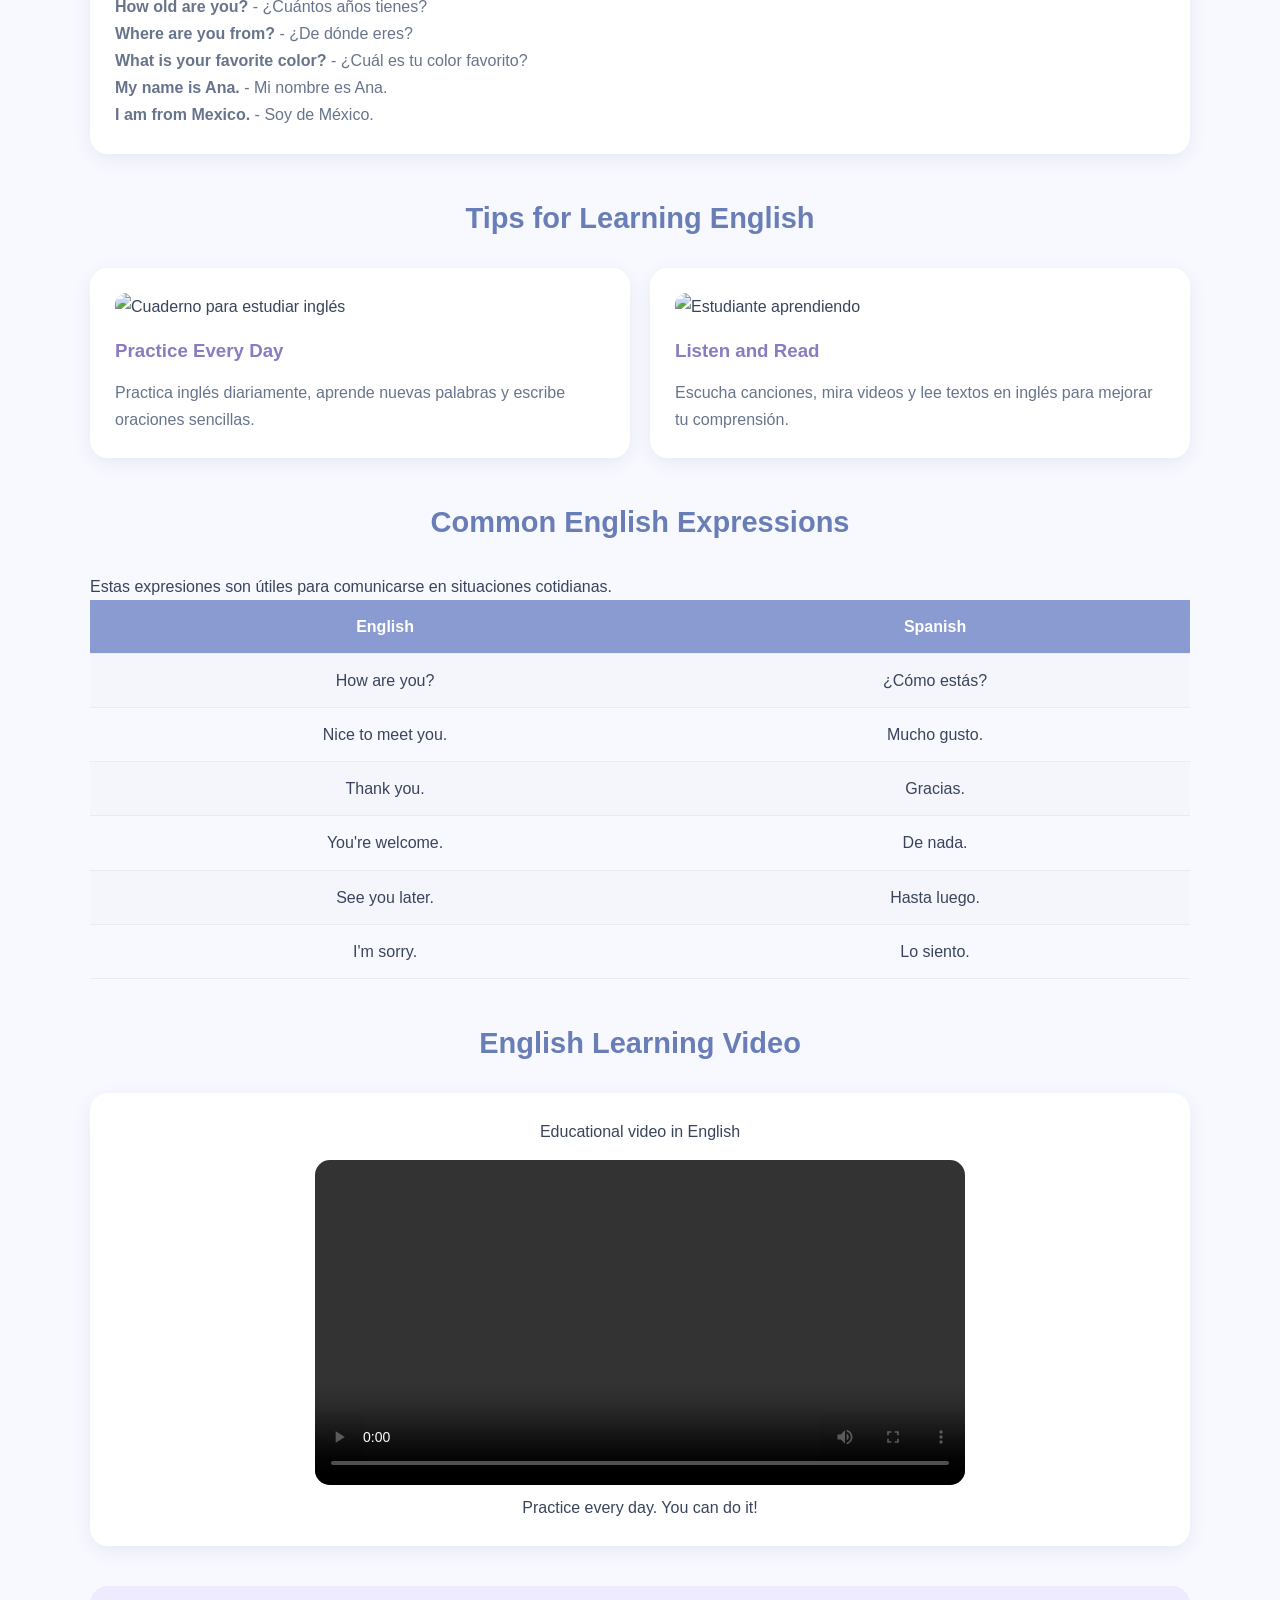
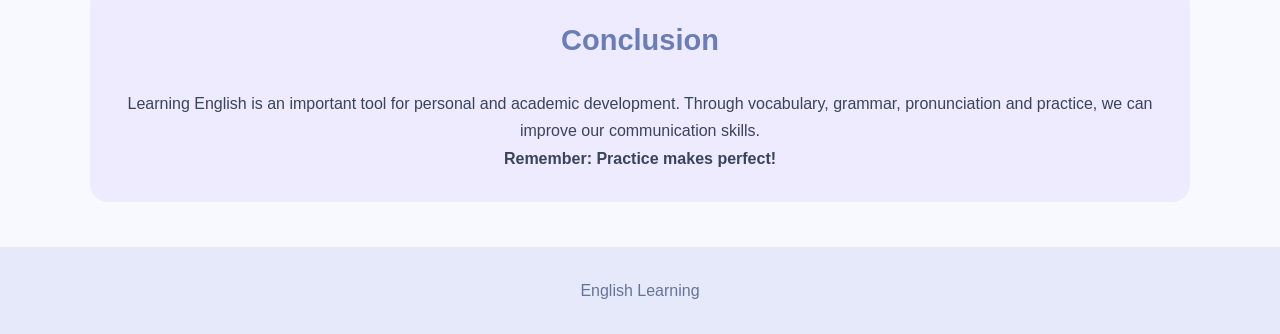
==== commit 46fd50ce: "Update print statement from 'Hello' to 'Goodbye'" ====
--- a/index.html
+++ b/index.html
@@ -319,9 +319,10 @@
     <div class="logo">English Learning </div>
 
     <nav>
-        <a href="#contacto">Contact</a>
+       
         <a href="#inicio">Inicio</a>
         <a href="#introduccion">Introduction</a>
+         <a href="#contacto">Contact</a>
         <a href="#basic">Vocabulary</a>
         <a href="#grammar">Grammar</a>
         <a href="#parts">Parts of Speech</a>
@@ -334,6 +335,50 @@
         
     </nav>
 </header>
+    
+
+
+<section class="portada" id="inicio">
+    <h1>Learn English with Us!</h1>
+
+    <p>
+        Aprende inglés de una manera fácil, divertida
+        y práctica. Descubre nuevas palabras, aprende
+        gramática y mejora tus habilidades.
+    </p>
+
+    <a href="#introduccion" class="boton">
+        Start Learning →
+    </a>
+</section>
+
+<main>
+
+
+<section id="introduccion">
+    <h2 class="titulo">Welcome to English Learning</h2>
+
+    <img
+        src="gramatical.jpeg"
+        alt="Students learning English together"
+        class="imagen-introduccion"
+    >
+
+    <div class="intro">
+        <p>
+            English is one of the most important languages
+            in the world. Learning English helps us communicate,
+            travel, study and discover new opportunities.
+        </p>
+
+        <p>
+            En esta página encontrarás vocabulario,
+            estructuras gramaticales y recursos para
+            mejorar tu inglés.
+        </p>
+
+    </div>
+</section>
     <section id="contacto">
     <h2 class="titulo">Contact and Practice</h2>
 
@@ -361,49 +406,6 @@
         <p id="respuesta" role="status" aria-live="polite"></p>
 
     </form>
-</section>
-
-
-<section class="portada" id="inicio">
-    <h1>Learn English with Us!</h1>
-
-    <p>
-        Aprende inglés de una manera fácil, divertida
-        y práctica. Descubre nuevas palabras, aprende
-        gramática y mejora tus habilidades.
-    </p>
-
-    <a href="#introduccion" class="boton">
-        Start Learning →
-    </a>
-</section>
-
-<main>
-
-
-<section id="introduccion">
-    <h2 class="titulo">Welcome to English Learning</h2>
-
-    <img
-        src="gramatical.jpeg"
-        alt="Students learning English together"
-        class="imagen-introduccion"
-    >
-
-    <div class="intro">
-        <p>
-            English is one of the most important languages
-            in the world. Learning English helps us communicate,
-            travel, study and discover new opportunities.
-        </p>
-
-        <p>
-            En esta página encontrarás vocabulario,
-            estructuras gramaticales y recursos para
-            mejorar tu inglés.
-        </p>
-
-    </div>
 </section>
 
 
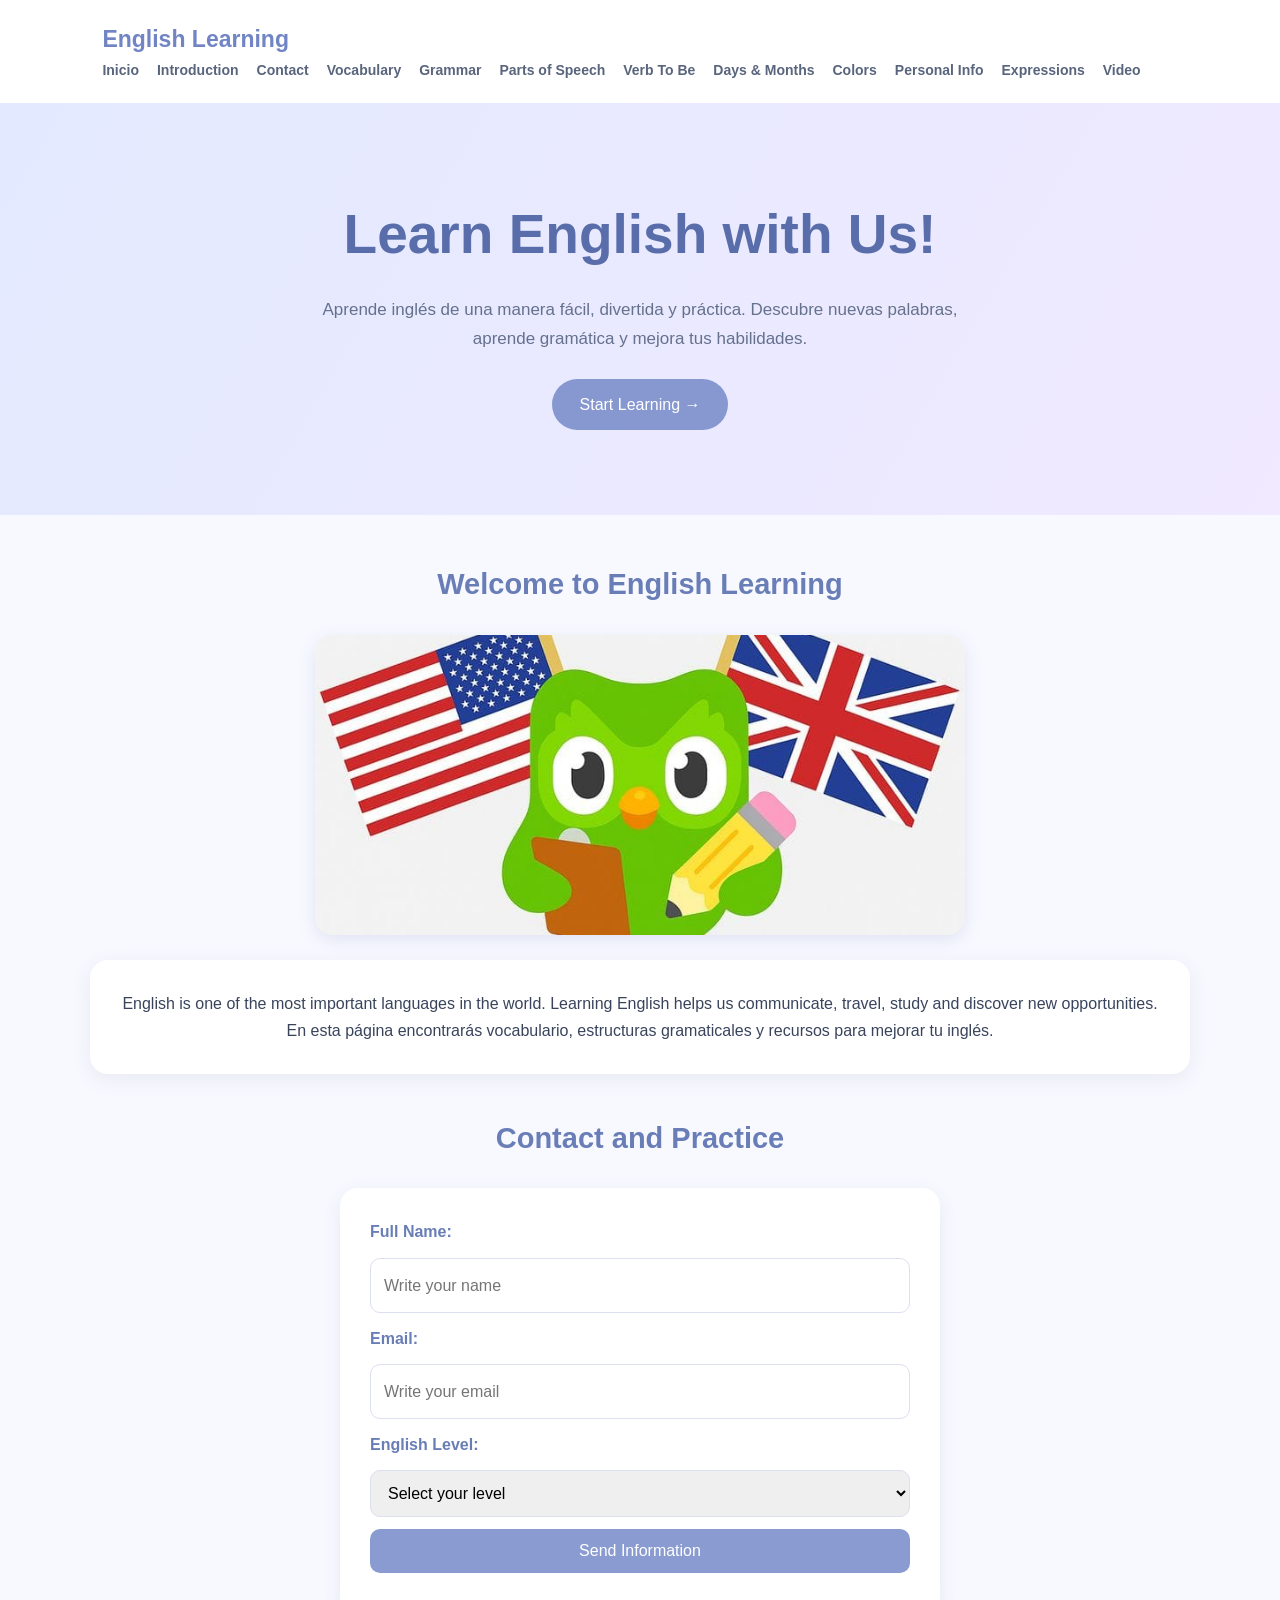
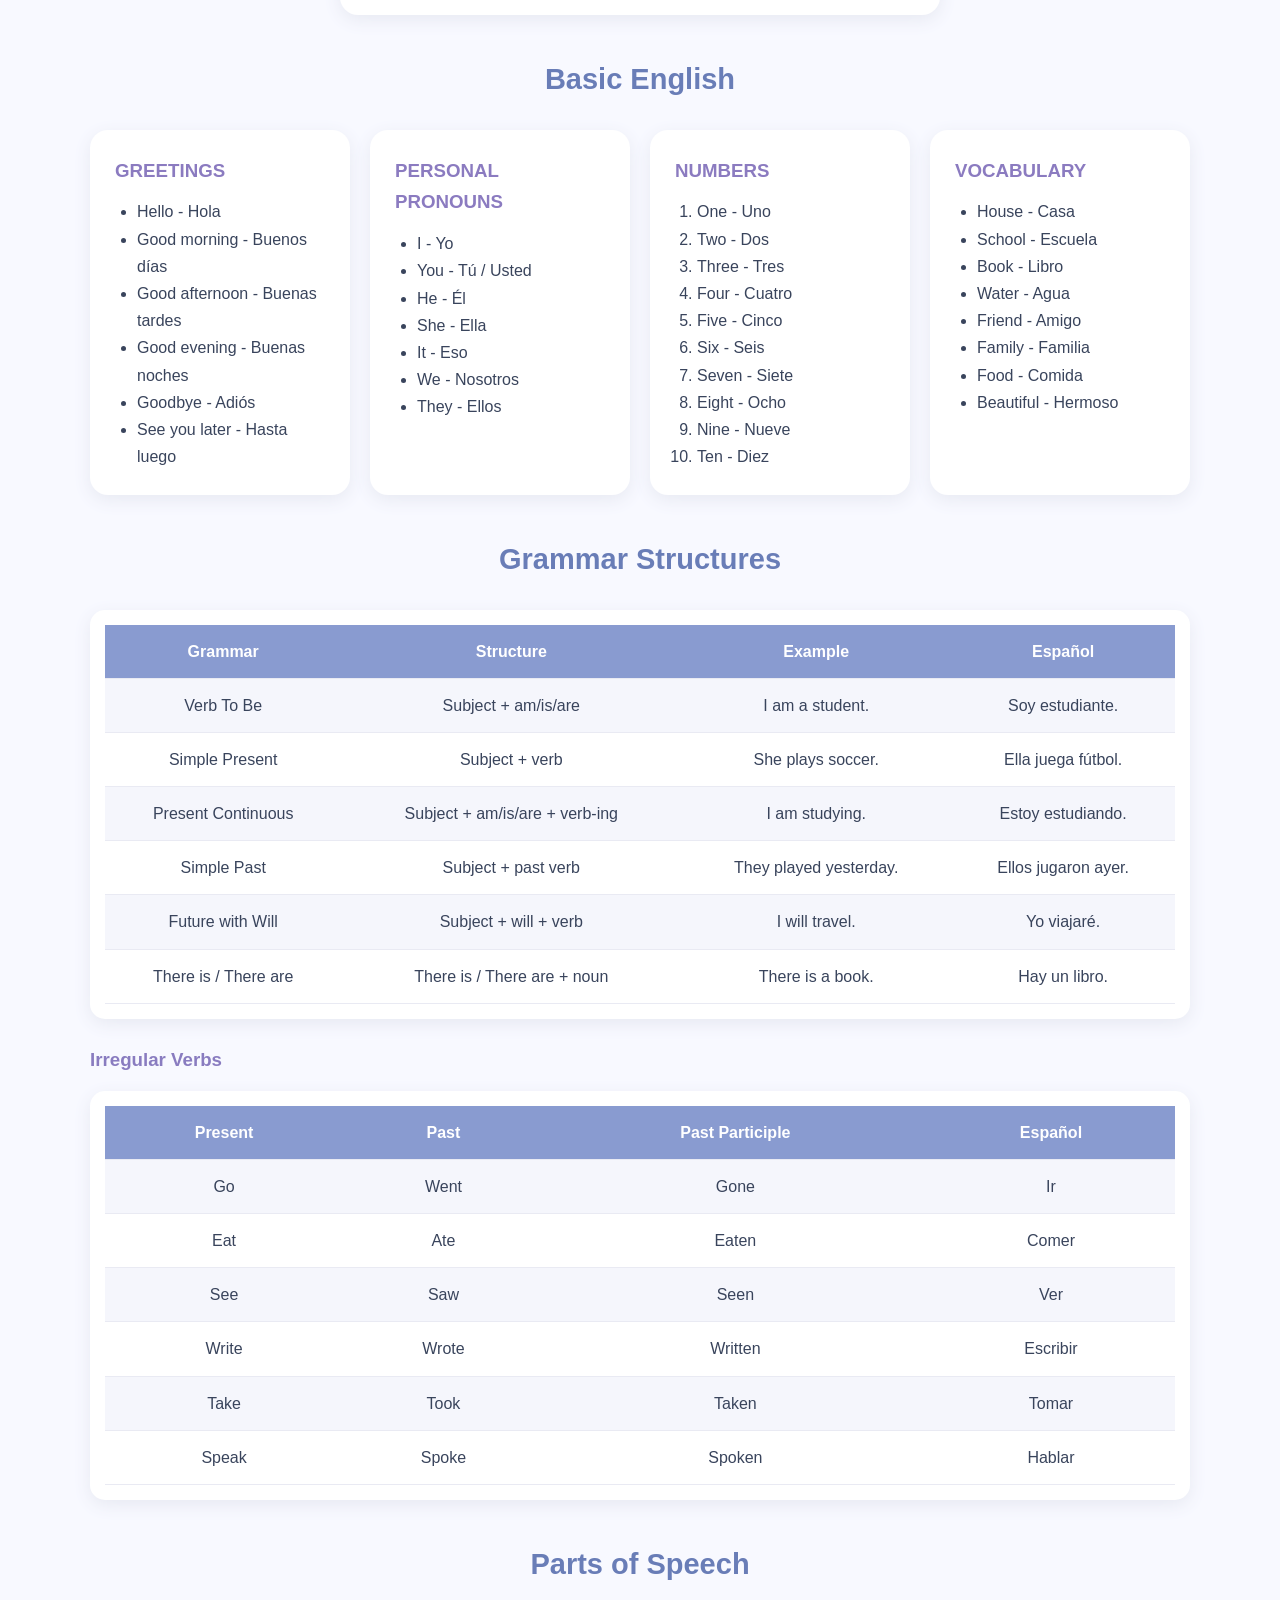
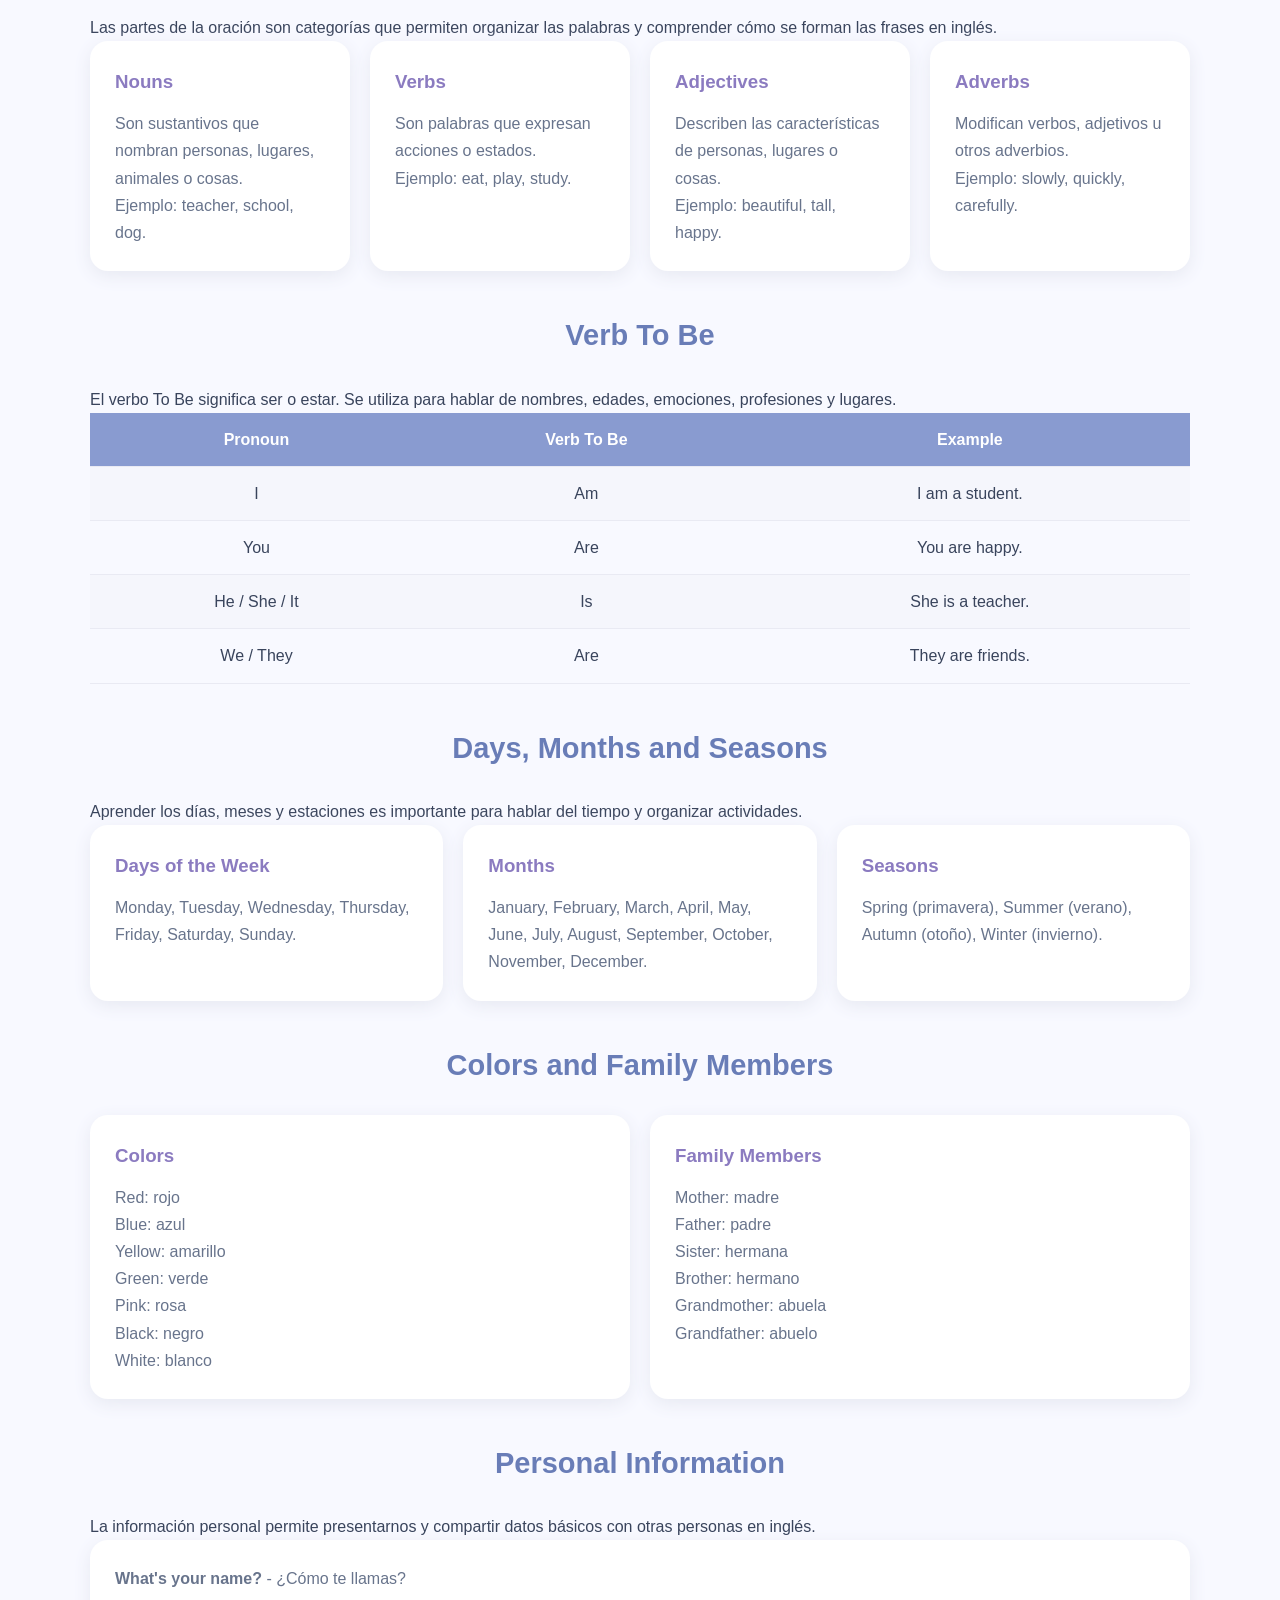
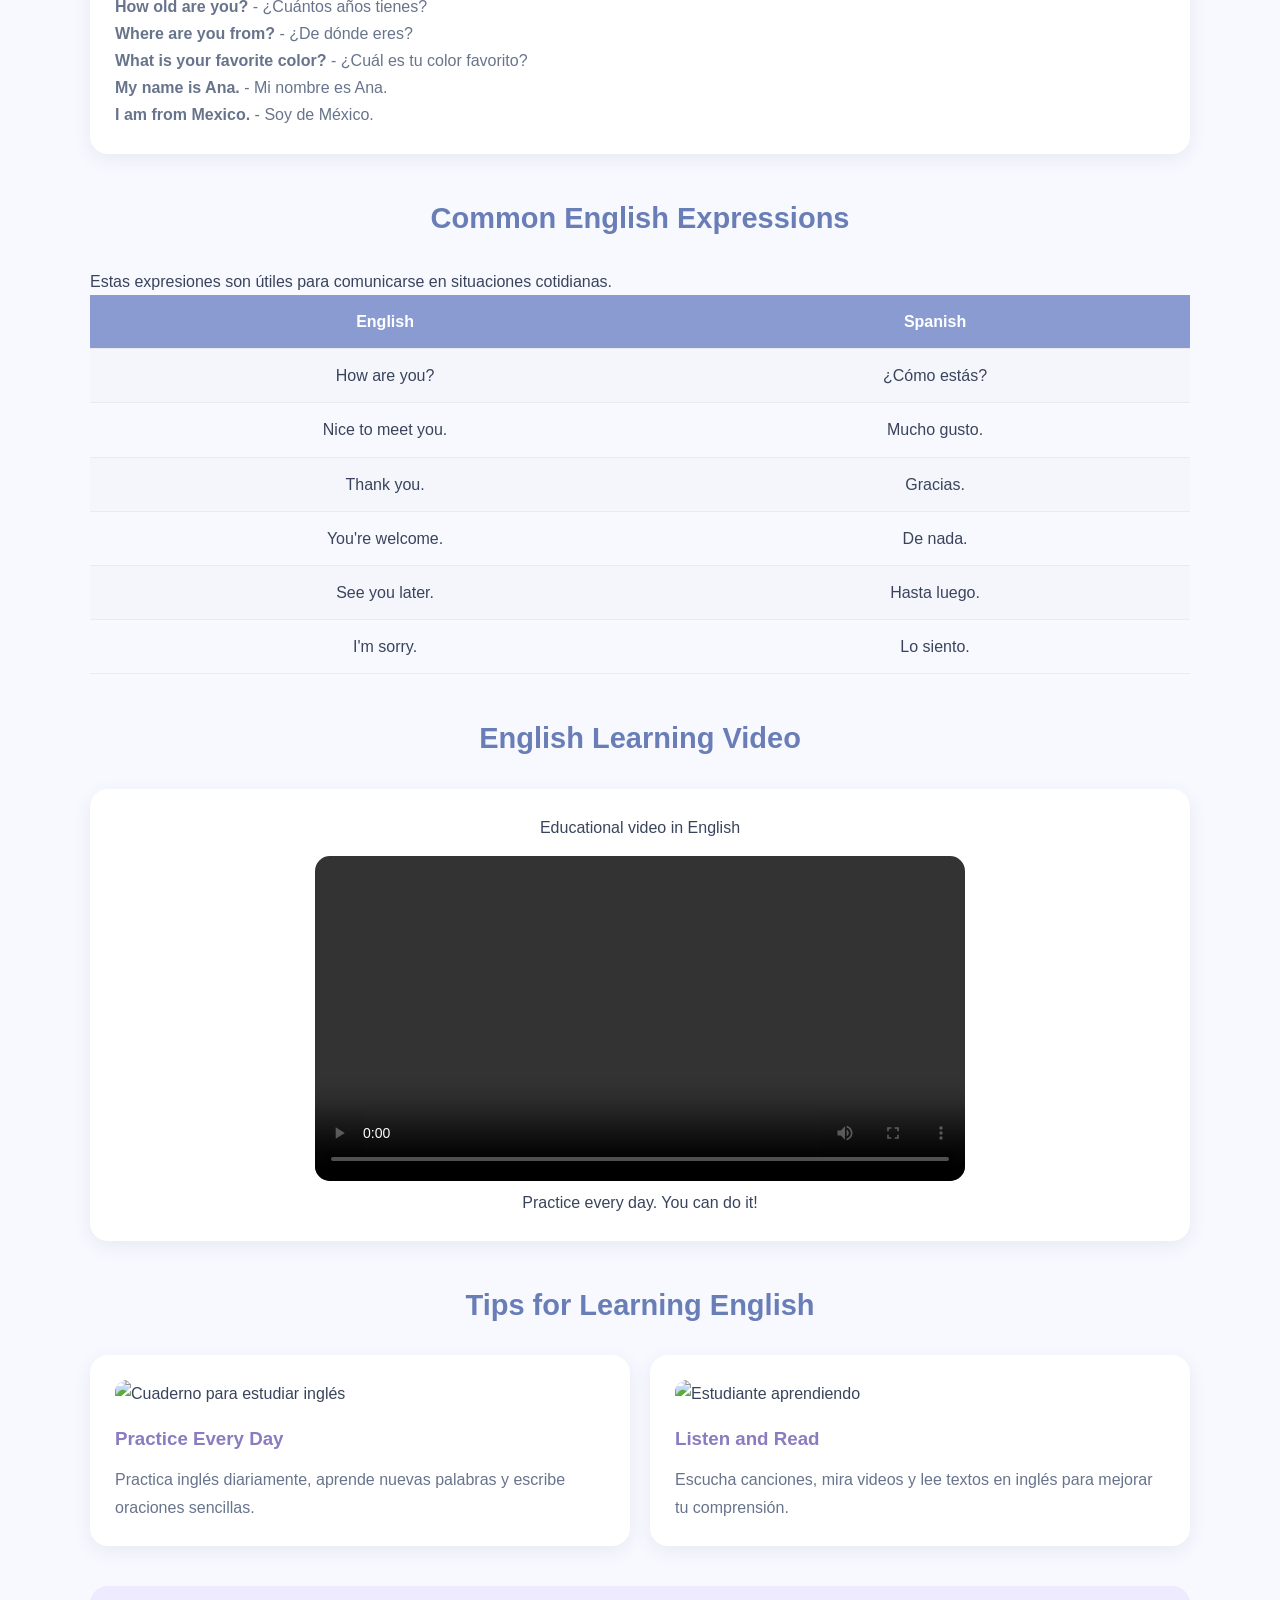
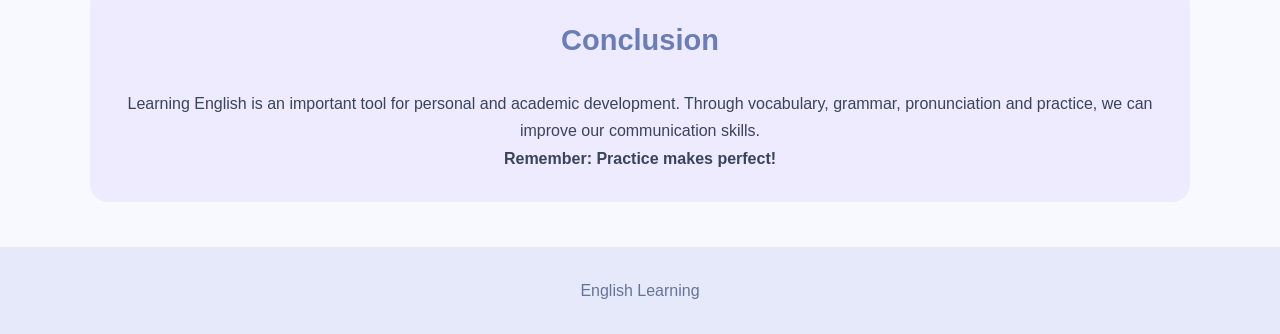
==== commit 44ca4cbb: "Update fmt.Println message from 'Hello' to 'Goodbye'" ====
--- a/index.html
+++ b/index.html
@@ -692,7 +692,62 @@
     </div>
 </section>
 
-<!-- TIPS FOR LEARNING ENGLISH -->
+
+<!-- COMMON EXPRESSIONS -->
+<section id="expressions">
+    <h2 class="titulo">Common English Expressions</h2>
+    <p>Estas expresiones son útiles para comunicarse en situaciones cotidianas.</p>
+
+    <table>
+        <tr>
+            <th>English</th>
+            <th>Spanish</th>
+        </tr>
+        <tr>
+            <td>How are you?</td>
+            <td>¿Cómo estás?</td>
+        </tr>
+        <tr>
+            <td>Nice to meet you.</td>
+            <td>Mucho gusto.</td>
+        </tr>
+        <tr>
+            <td>Thank you.</td>
+            <td>Gracias.</td>
+        </tr>
+        <tr>
+            <td>You're welcome.</td>
+            <td>De nada.</td>
+        </tr>
+        <tr>
+            <td>See you later.</td>
+            <td>Hasta luego.</td>
+        </tr>
+        <tr>
+            <td>I'm sorry.</td>
+            <td>Lo siento.</td>
+        </tr>
+    </table>
+</section>
+
+
+<section id="video">
+    <h2 class="titulo">English Learning Video</h2>
+
+    <div class="video-box">
+        <p>
+            Educational video in English
+        </p>
+
+        <video controls>
+            <source src="video1.mp4" type="video/mp4">
+            Tu navegador no puede reproducir este video.
+        </video>
+
+        <p>Practice every day. You can do it!</p>
+    </div>
+</section>
+    <!-- TIPS FOR LEARNING ENGLISH -->
 <section id="tips">
     <h2 class="titulo">Tips for Learning English</h2>
 
@@ -715,60 +770,6 @@
     </div>
 </section>
 
-<!-- COMMON EXPRESSIONS -->
-<section id="expressions">
-    <h2 class="titulo">Common English Expressions</h2>
-    <p>Estas expresiones son útiles para comunicarse en situaciones cotidianas.</p>
-
-    <table>
-        <tr>
-            <th>English</th>
-            <th>Spanish</th>
-        </tr>
-        <tr>
-            <td>How are you?</td>
-            <td>¿Cómo estás?</td>
-        </tr>
-        <tr>
-            <td>Nice to meet you.</td>
-            <td>Mucho gusto.</td>
-        </tr>
-        <tr>
-            <td>Thank you.</td>
-            <td>Gracias.</td>
-        </tr>
-        <tr>
-            <td>You're welcome.</td>
-            <td>De nada.</td>
-        </tr>
-        <tr>
-            <td>See you later.</td>
-            <td>Hasta luego.</td>
-        </tr>
-        <tr>
-            <td>I'm sorry.</td>
-            <td>Lo siento.</td>
-        </tr>
-    </table>
-</section>
-
-
-<section id="video">
-    <h2 class="titulo">English Learning Video</h2>
-
-    <div class="video-box">
-        <p>
-            Educational video in English
-        </p>
-
-        <video controls>
-            <source src="video1.mp4" type="video/mp4">
-            Tu navegador no puede reproducir este video.
-        </video>
-
-        <p>Practice every day. You can do it!</p>
-    </div>
-</section>
 
 
 <section id="conclusion">
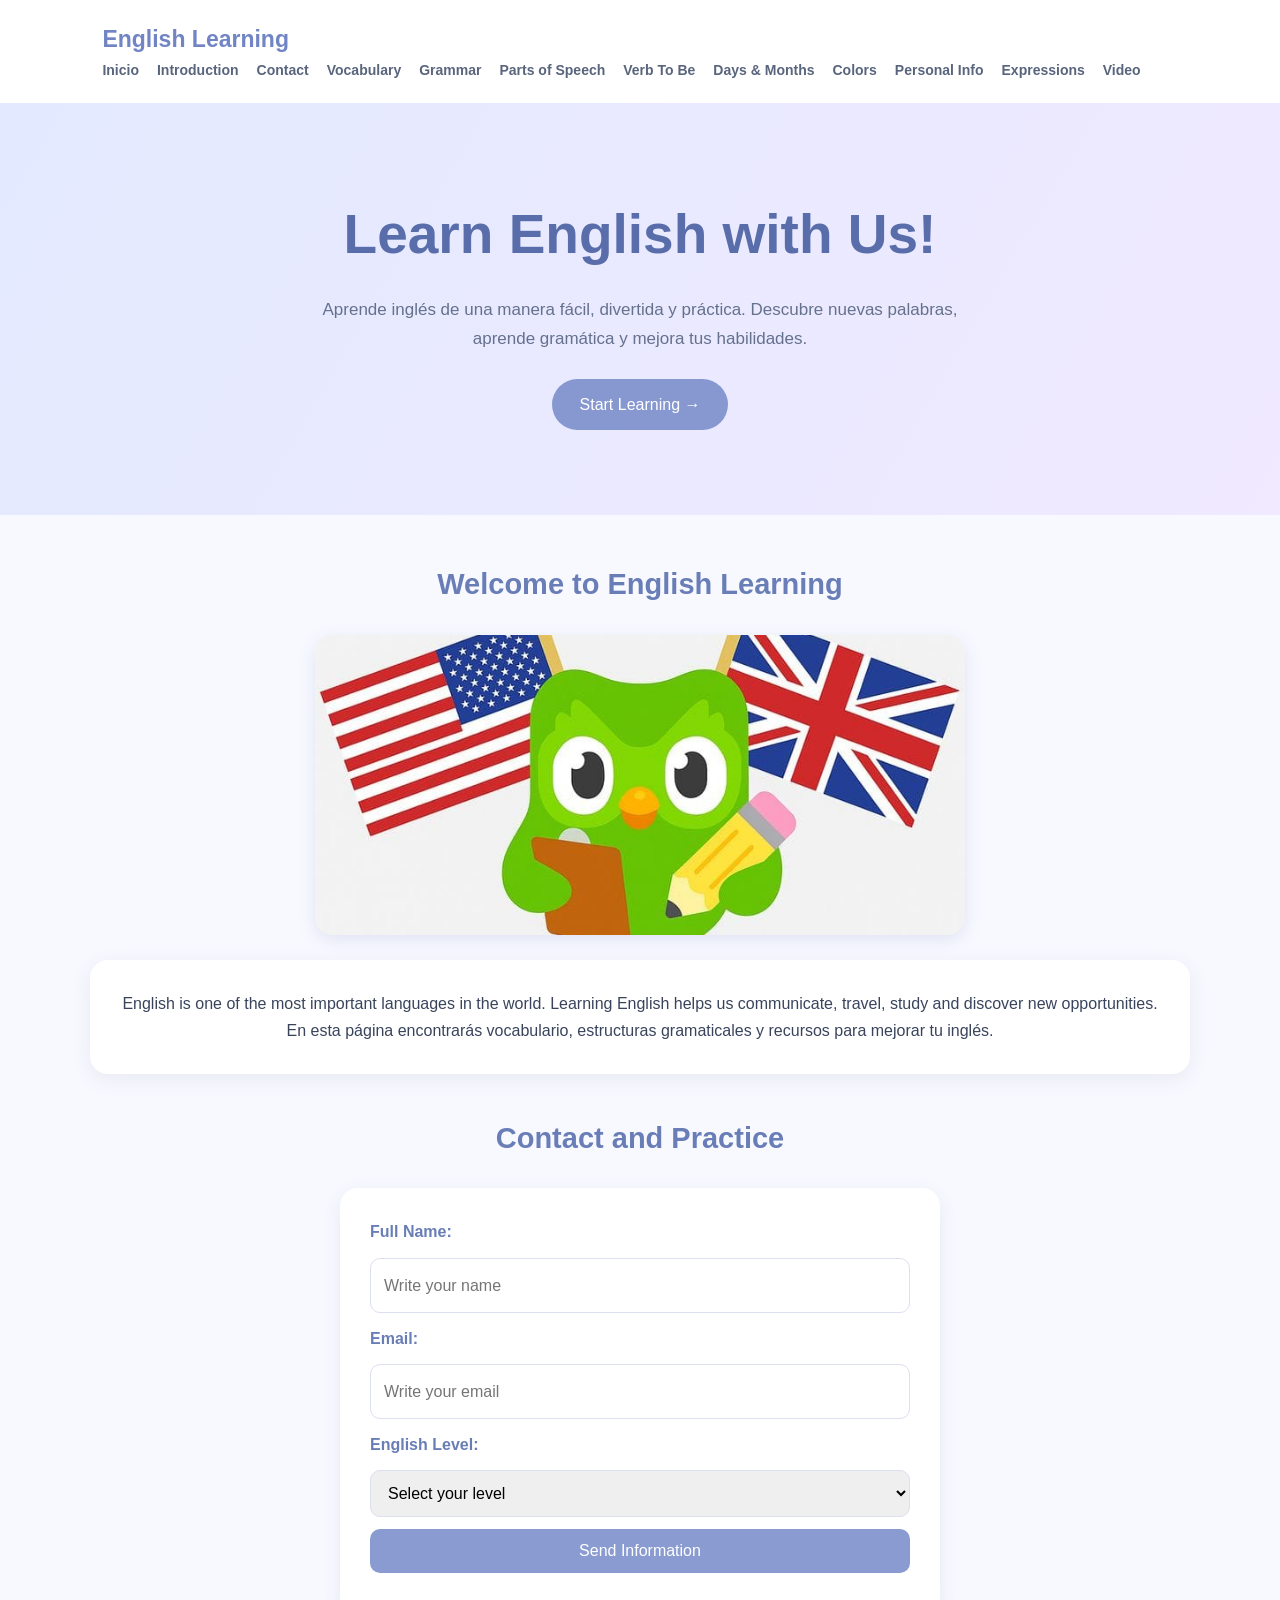
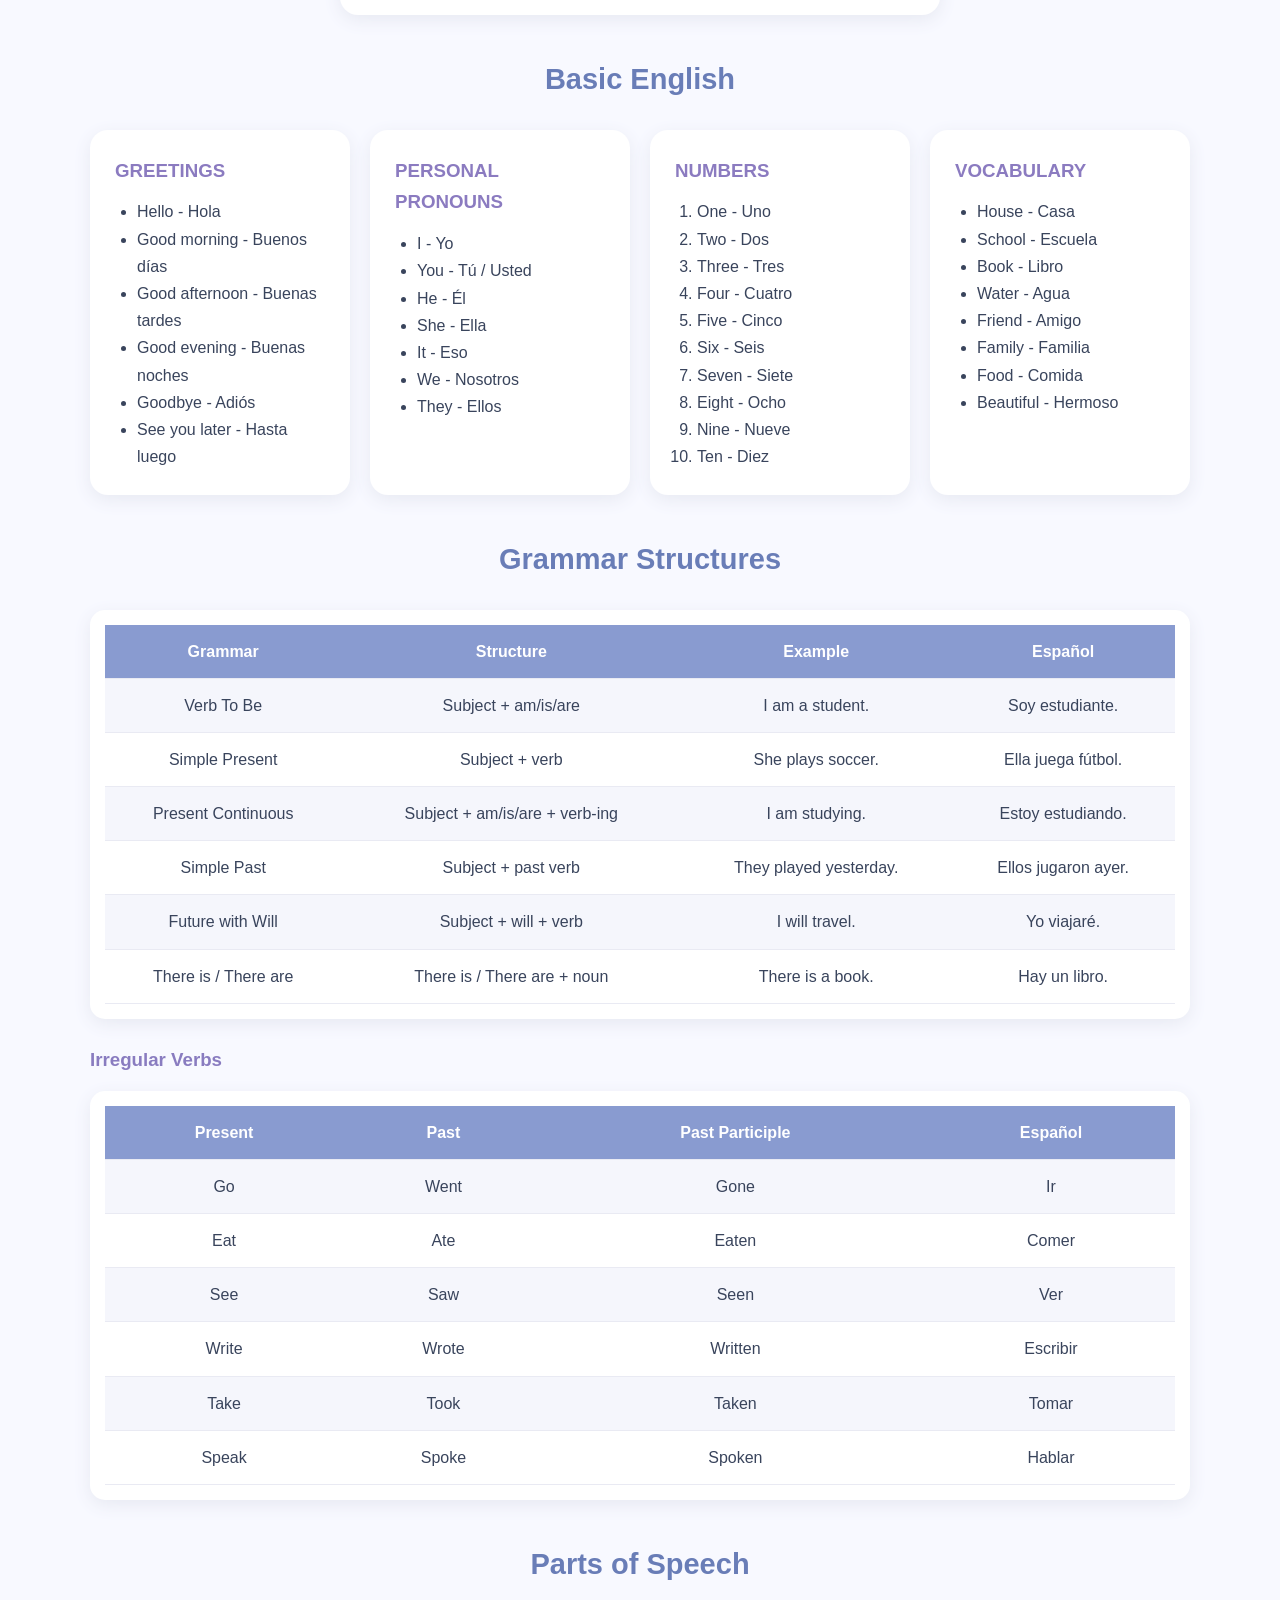
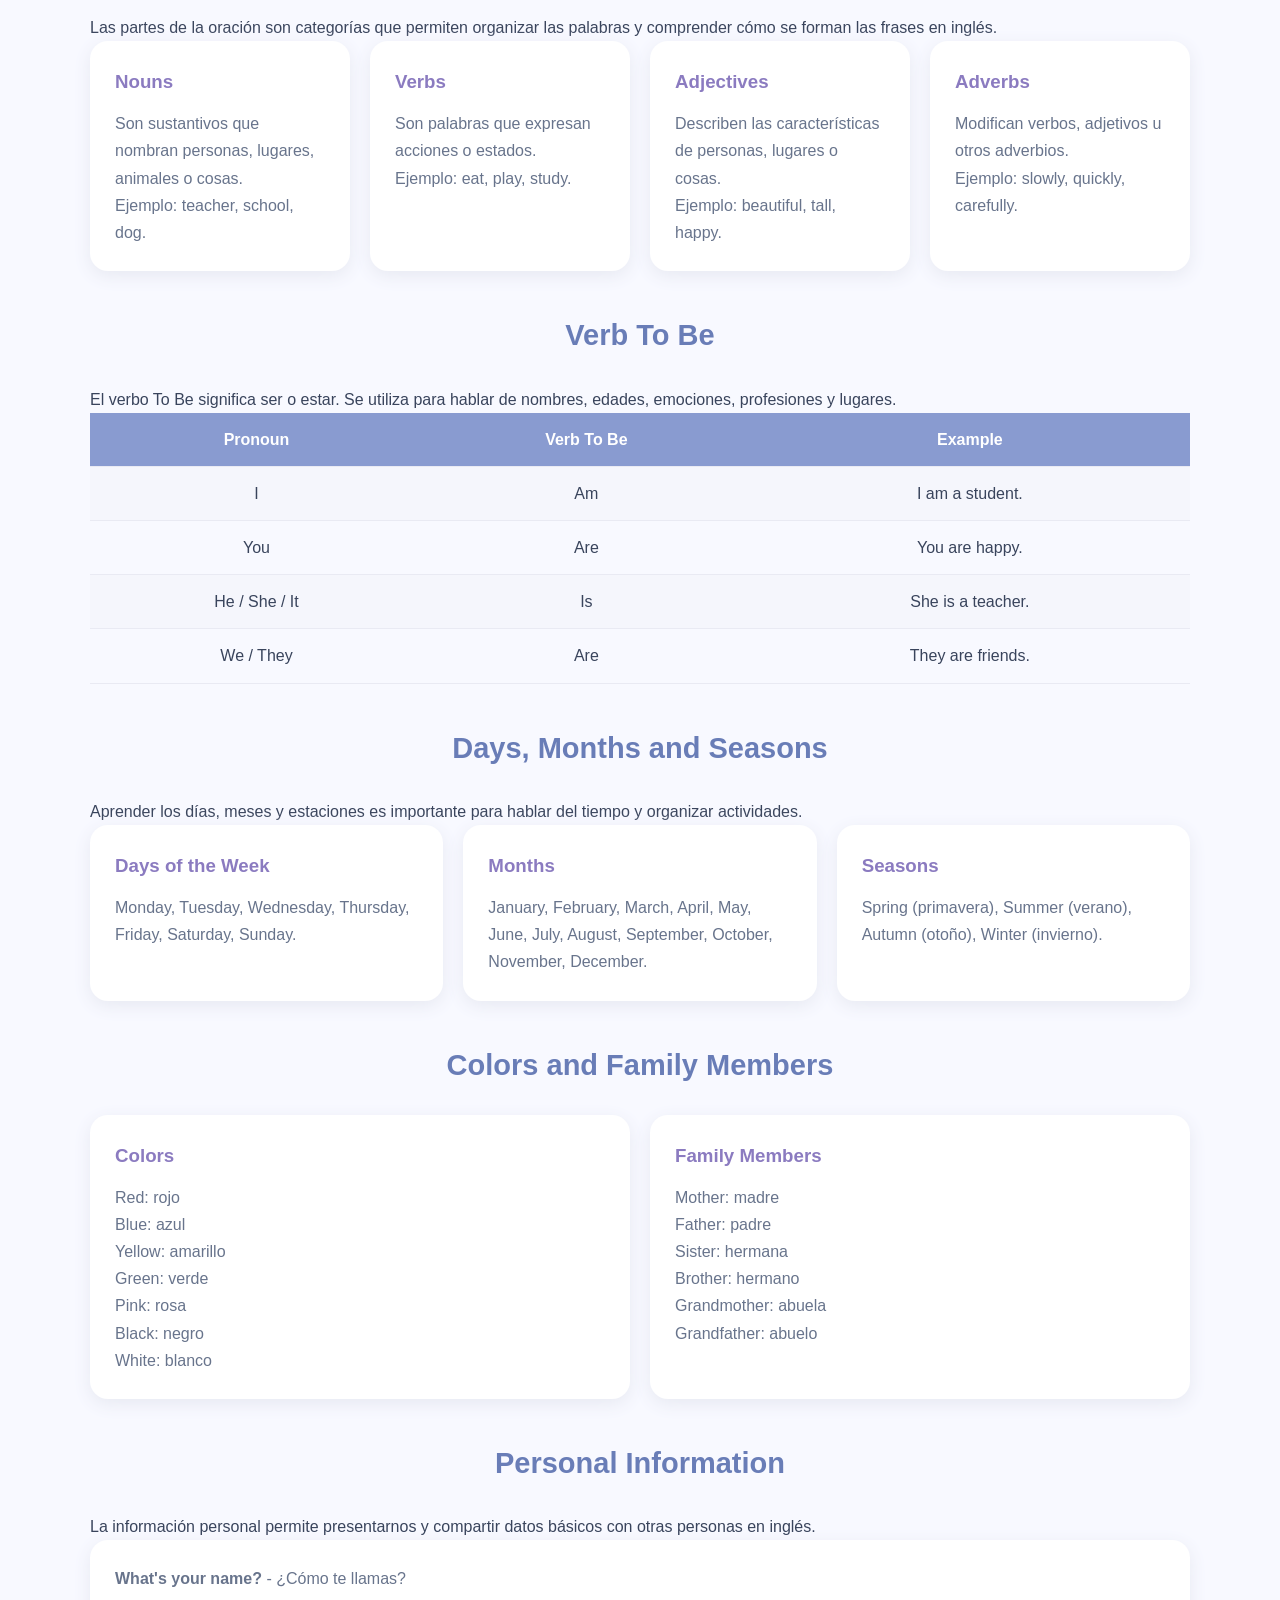
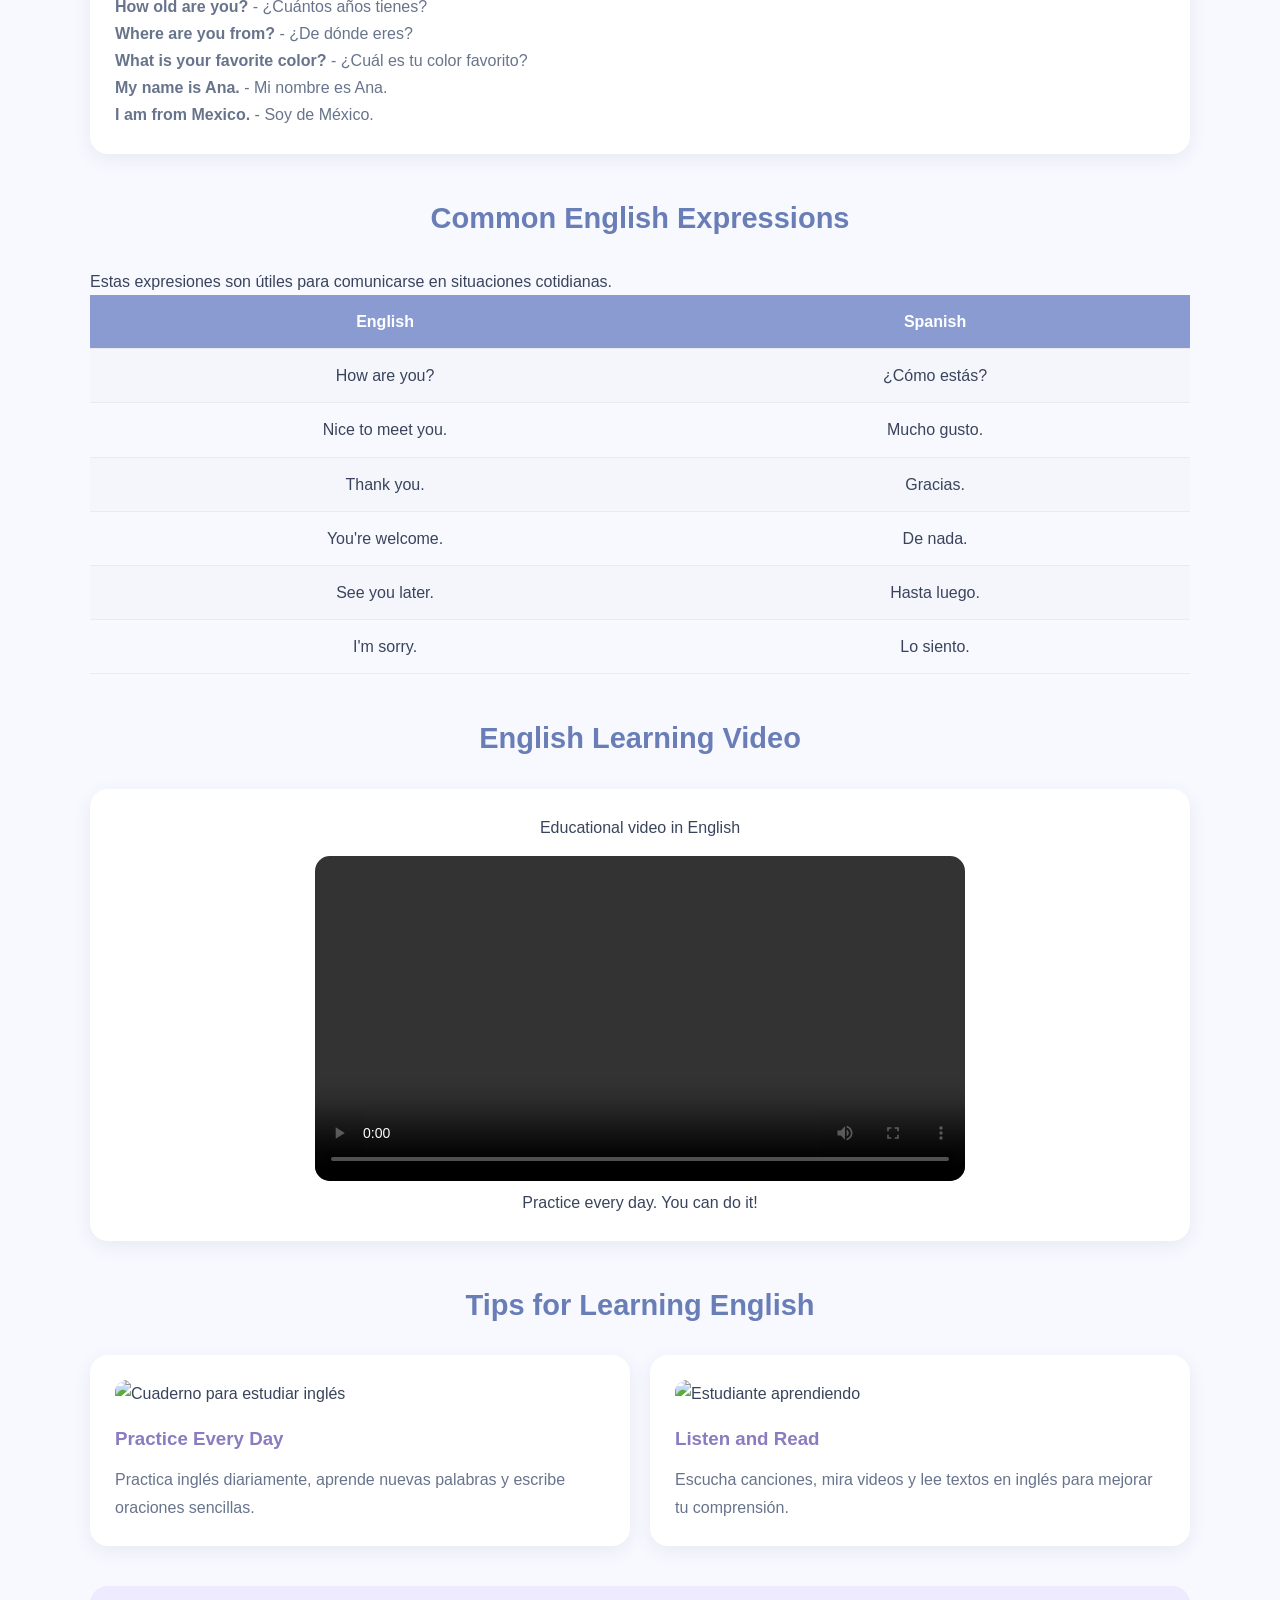
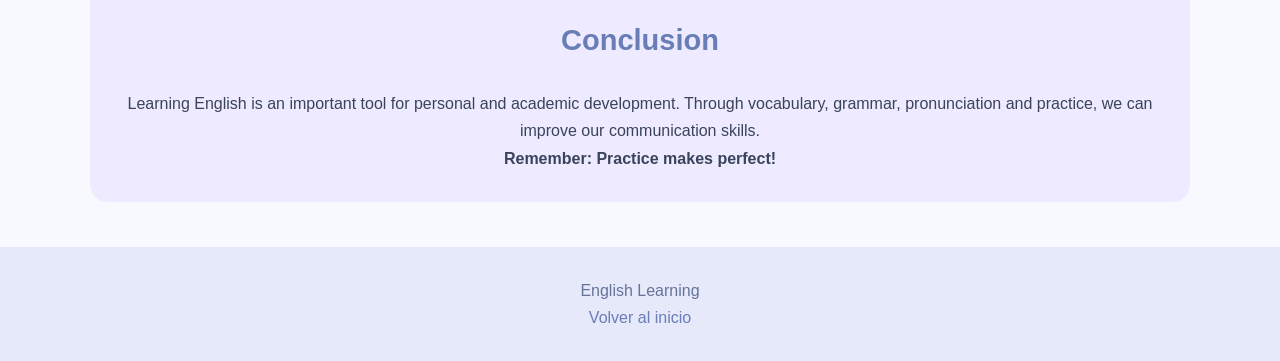
==== commit 6633c94f: "Update print statement from 'Hello' to 'Goodbye'" ====
--- a/index.html
+++ b/index.html
@@ -753,7 +753,7 @@
 
     <div class="tarjetas">
         <div class="tarjeta">
-            <img src="https://images.unsplash.com/photo-1455390582262-044cdead277a?w=800"
+            <img src="https://share.google/Z9vH3UEpi2CQKtmrH"
                  alt="Cuaderno para estudiar inglés"
                  width="100%">
             <h3>Practice Every Day</h3>
@@ -761,7 +761,7 @@
         </div>
 
         <div class="tarjeta">
-            <img src="https://images.unsplash.com/photo-1503676260728-1c00da094a0b?w=800"
+            <img src="https://share.google/LZhhZmme2hRMqUTSg"
                  alt="Estudiante aprendiendo"
                  width="100%">
             <h3>Listen and Read</h3>
@@ -792,7 +792,7 @@
 <!-- PIE DE PAGINA -->
 <footer>
     <p>English Learning</p>
-    
+    <a href="#top">Volver al inicio</a>
     
 </footer>
 
@@ -803,6 +803,7 @@
 
     document.getElementById("respuesta").textContent =
         "Thank you! Your information was received successfully.";
+    
 
     this.reset();
 });
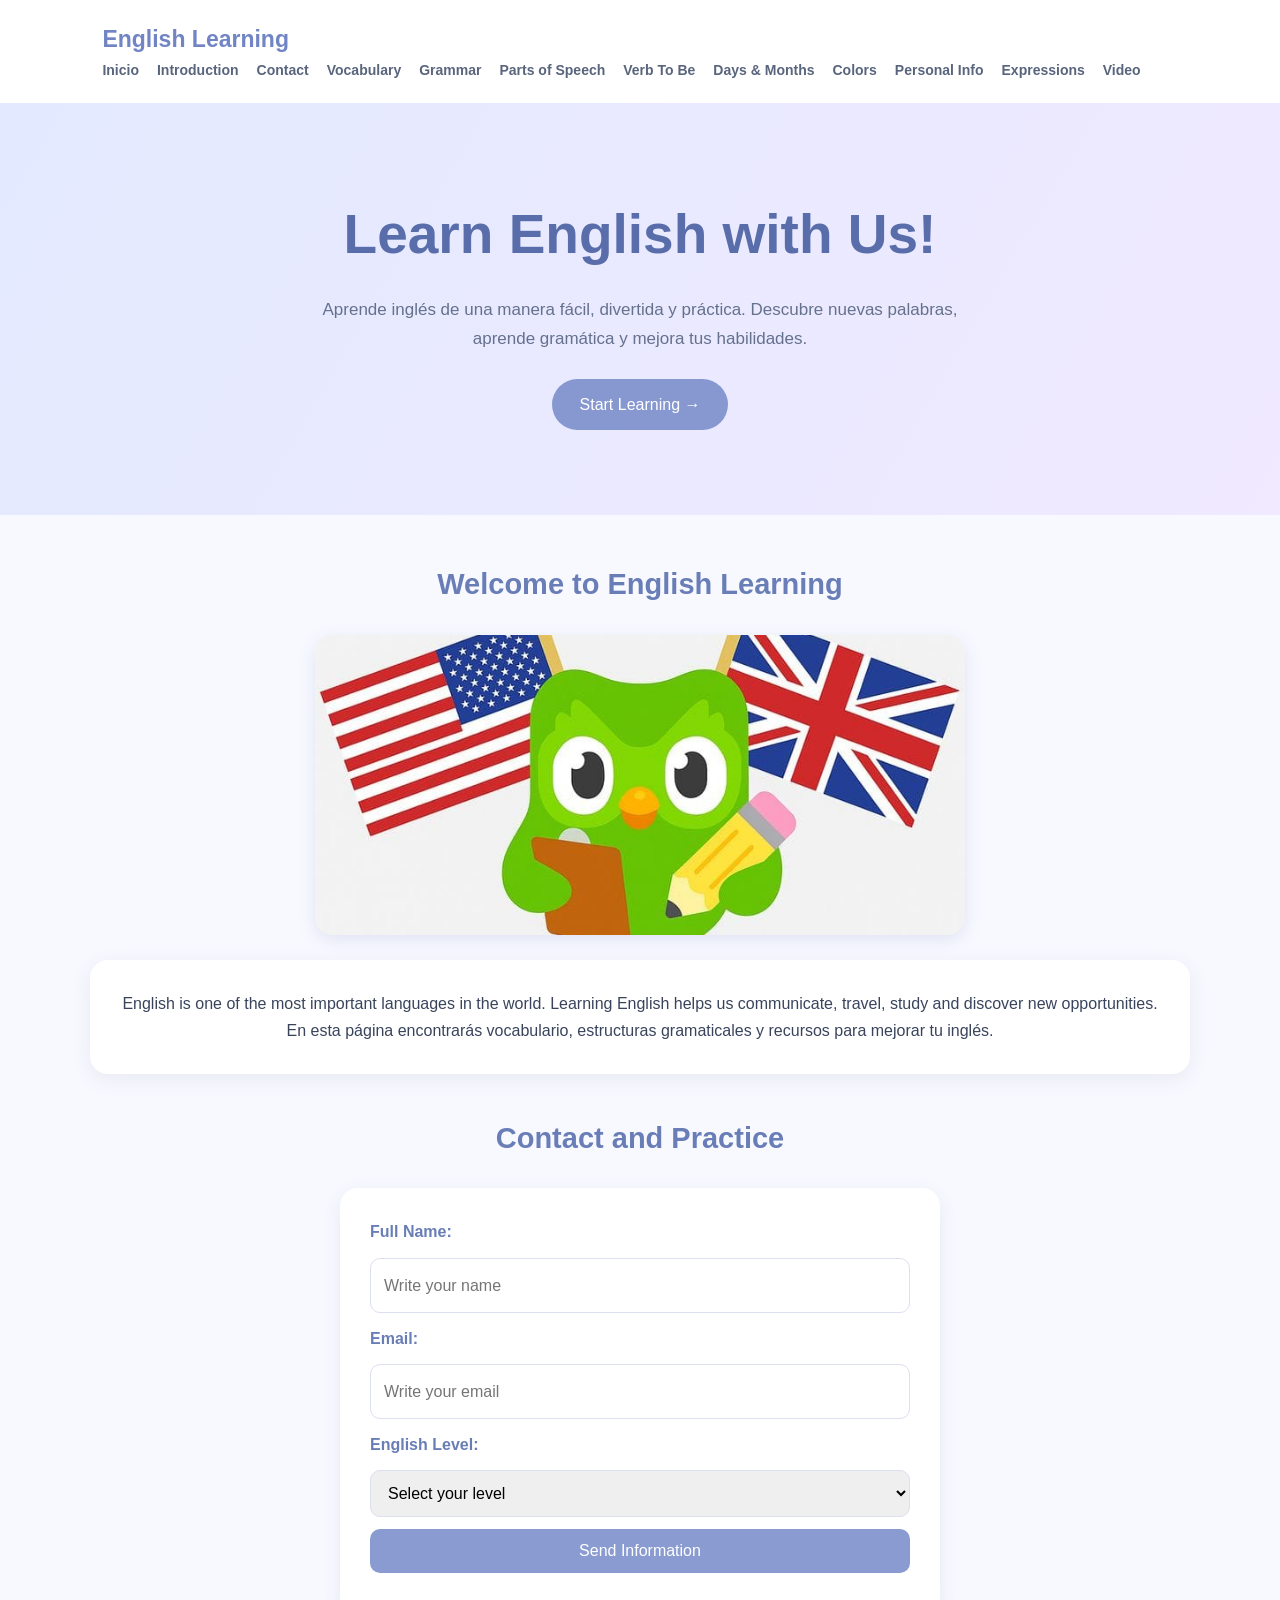
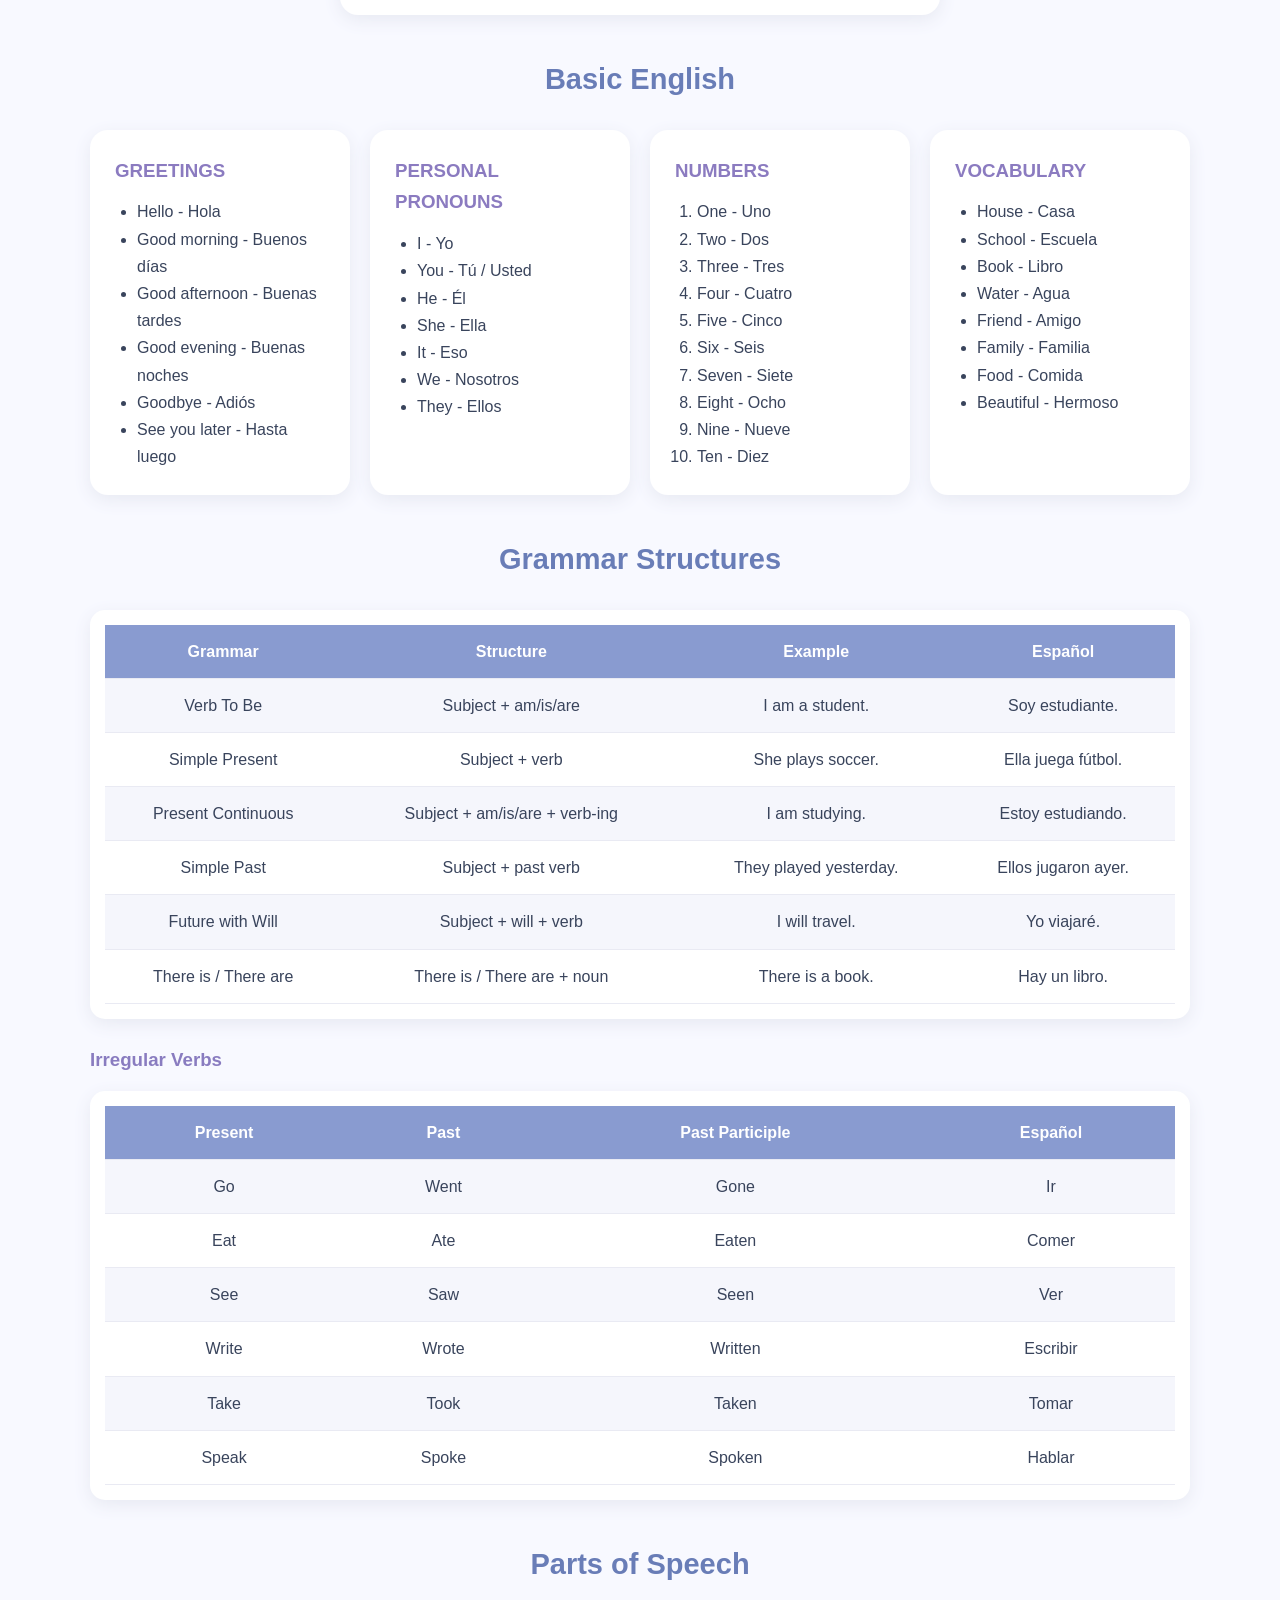
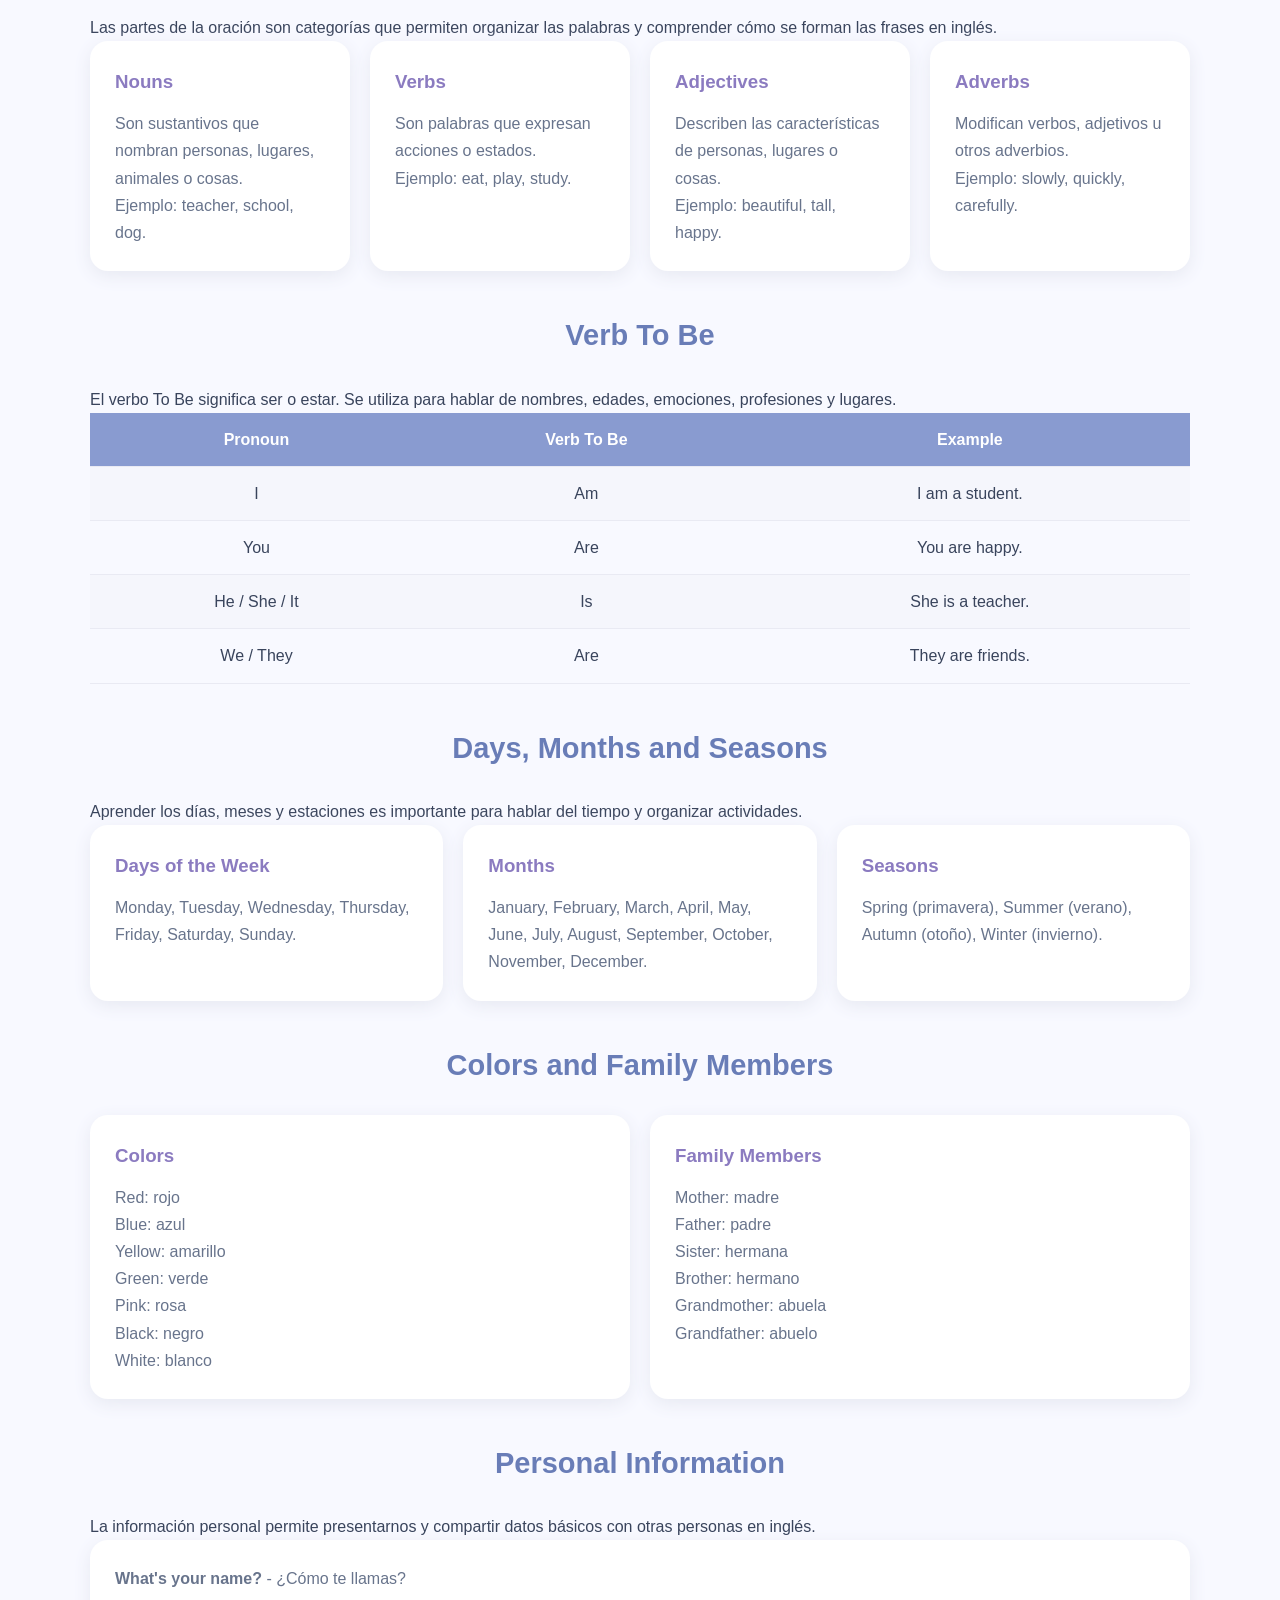
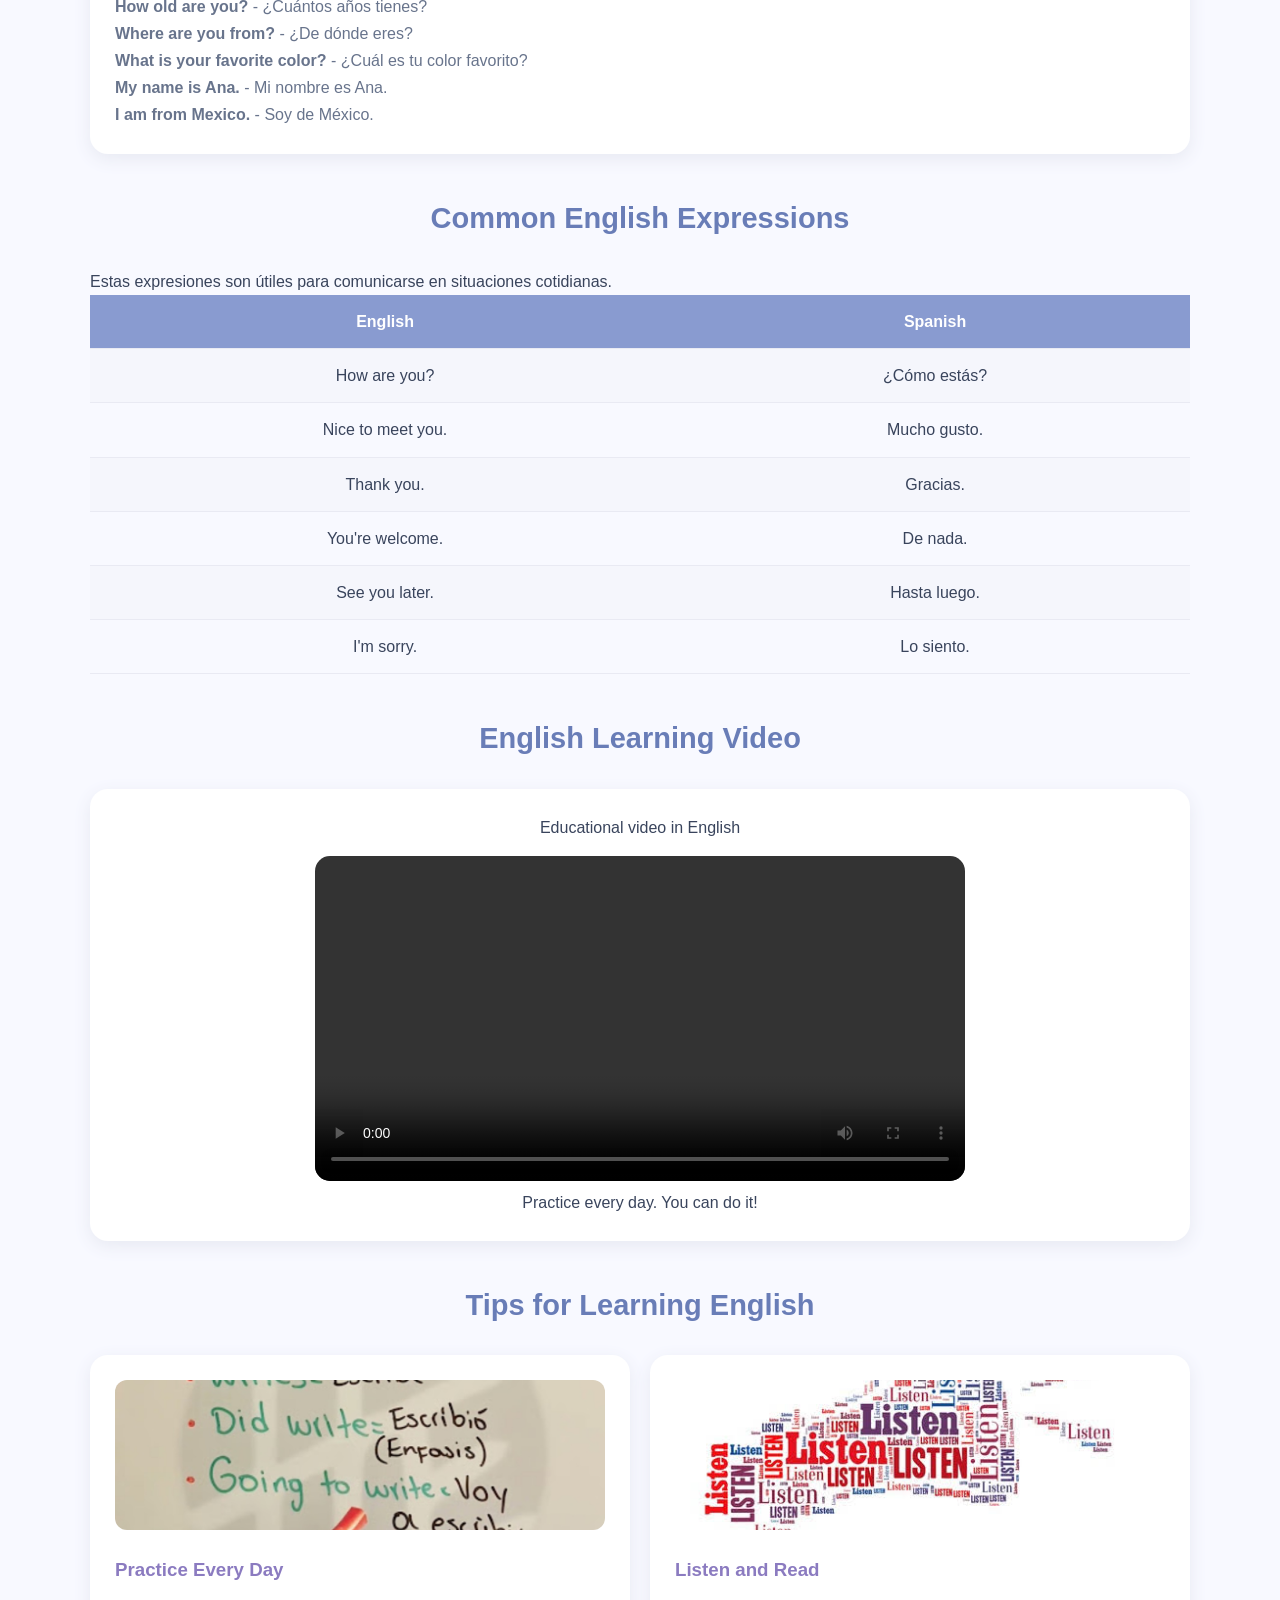
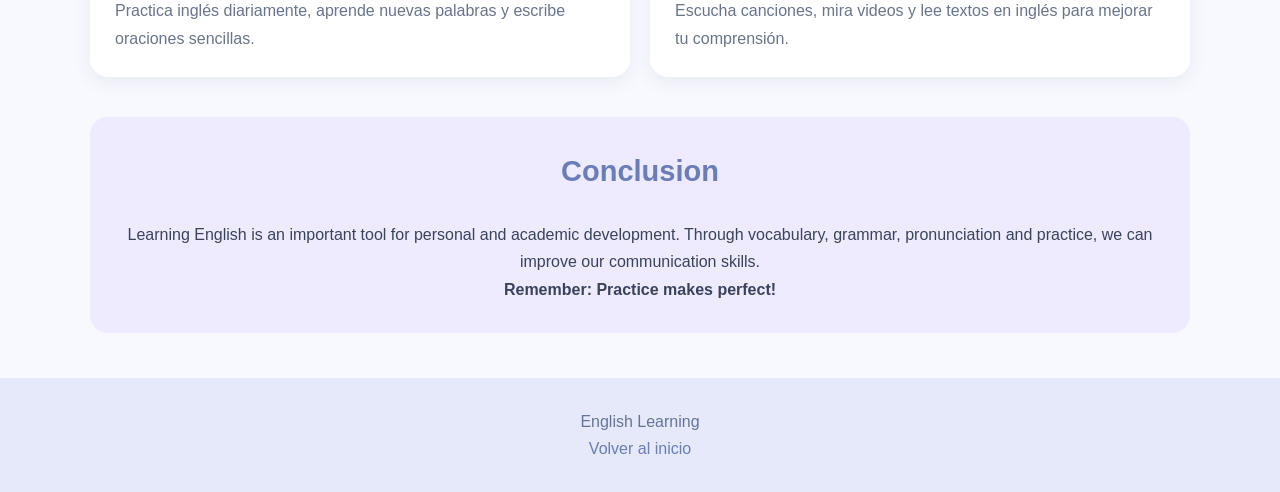
==== commit 671481f5: "Update print statement from 'Hello' to 'Goodbye'" ====
--- a/index.html
+++ b/index.html
@@ -753,7 +753,7 @@
 
     <div class="tarjetas">
         <div class="tarjeta">
-            <img src="https://share.google/Z9vH3UEpi2CQKtmrH"
+            <img src="imagen.jpeg"
                  alt="Cuaderno para estudiar inglés"
                  width="100%">
             <h3>Practice Every Day</h3>
@@ -761,7 +761,7 @@
         </div>
 
         <div class="tarjeta">
-            <img src="https://share.google/LZhhZmme2hRMqUTSg"
+            <img src="images.jpeg"
                  alt="Estudiante aprendiendo"
                  width="100%">
             <h3>Listen and Read</h3>
